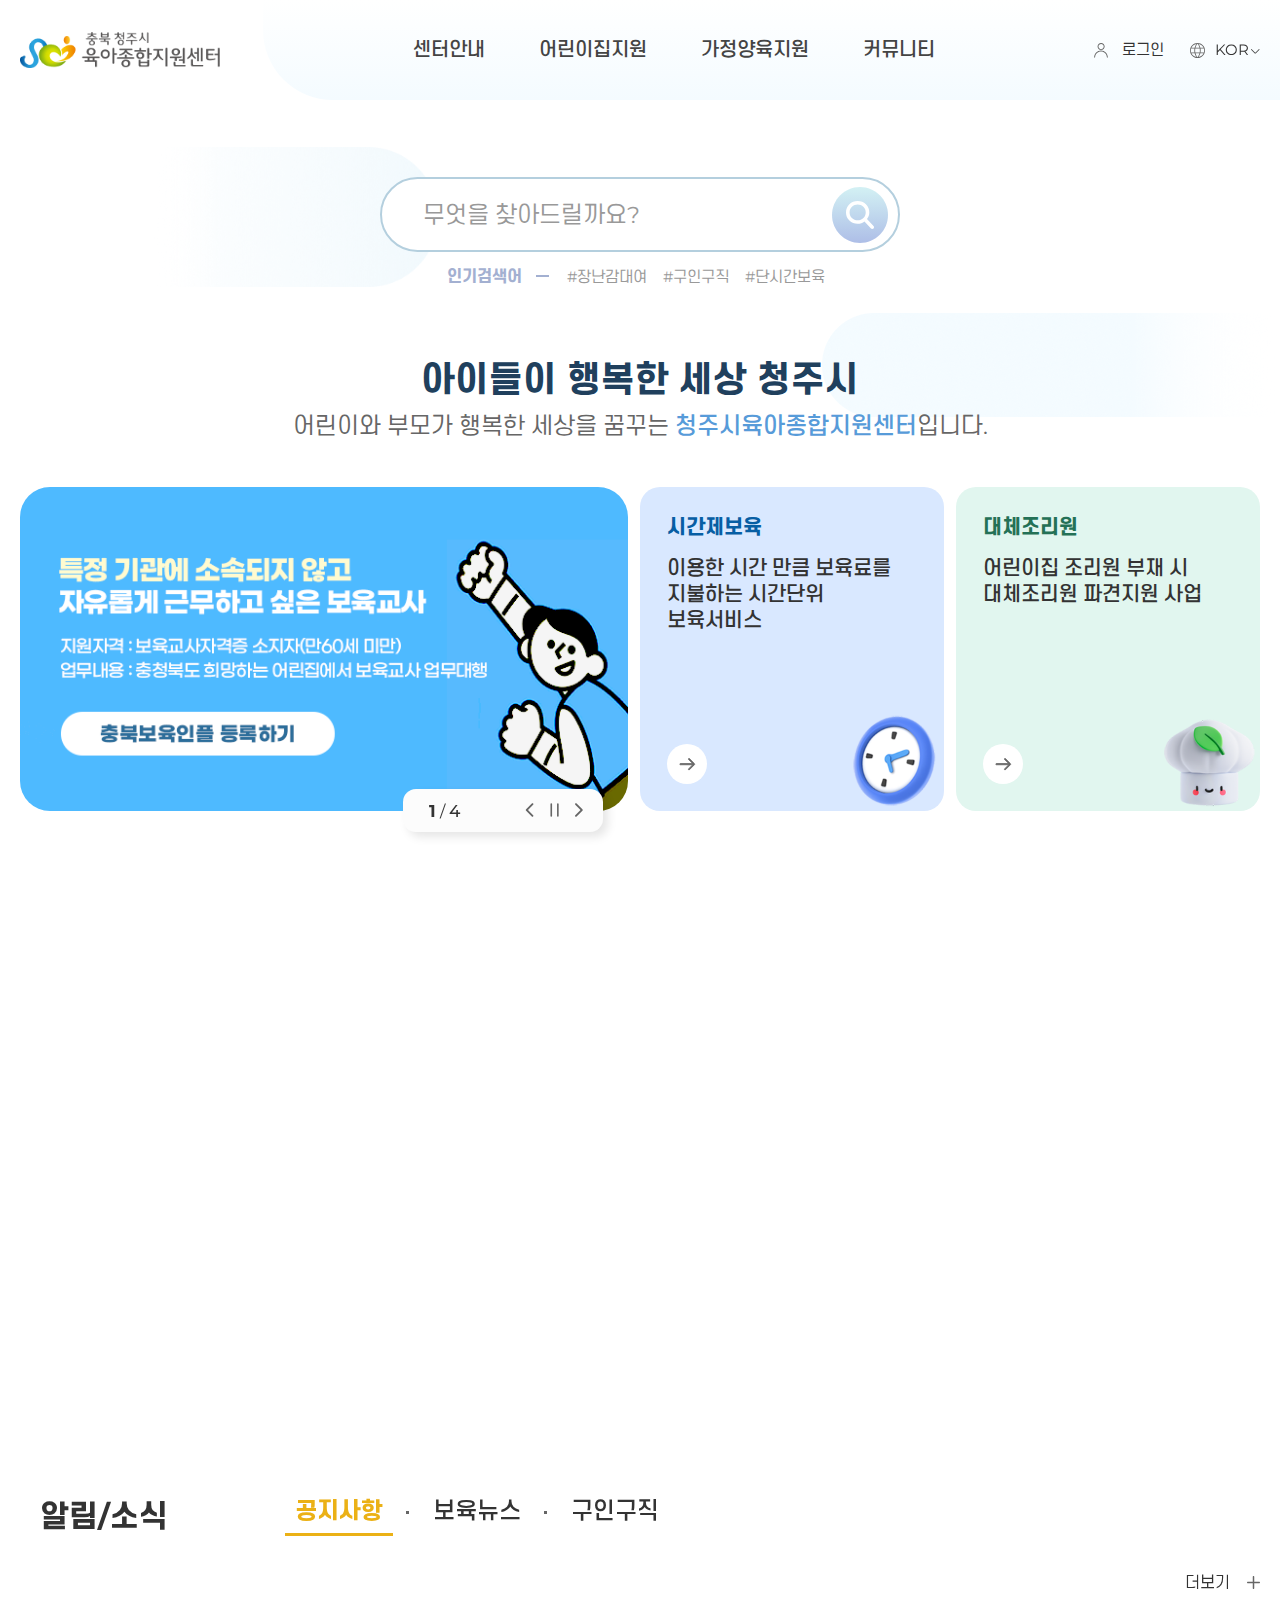
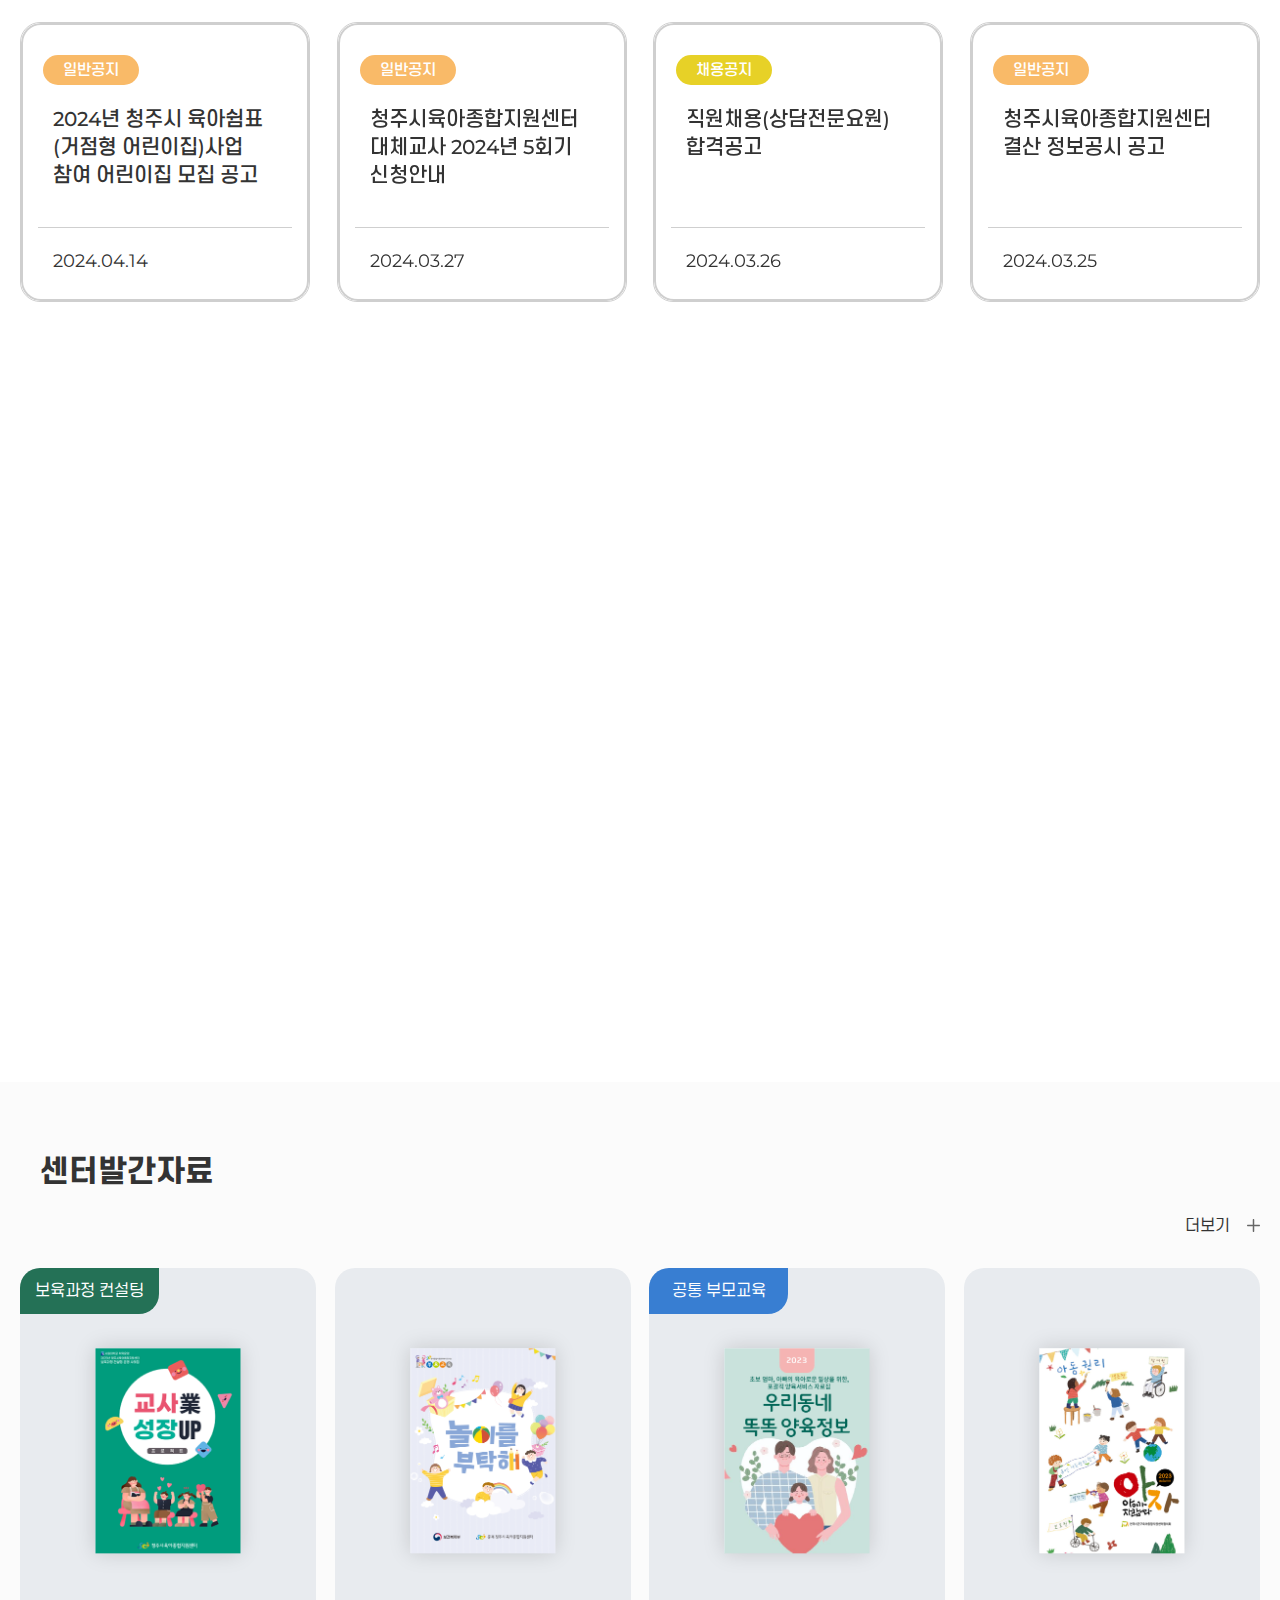
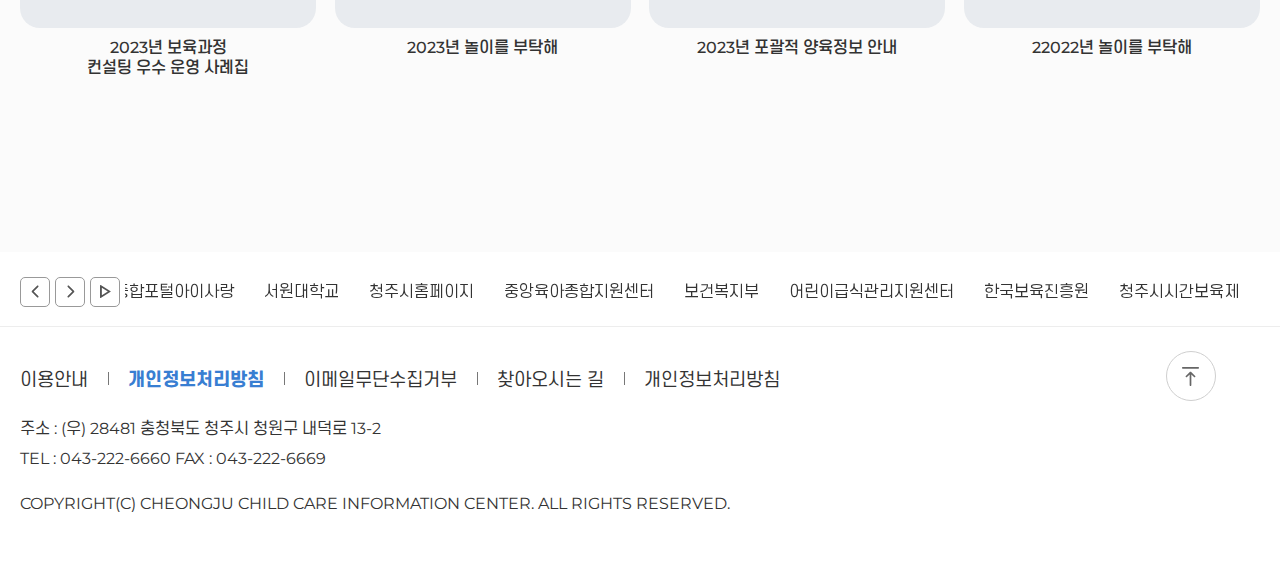
==== cjkids2/index.html @ cfabe4e7 "." ====
<!DOCTYPE html>
<html lang="ko">
<head>
    <meta charset="UTF-8">
    <meta name="viewport" content="width=device-width, initial-scale=1.0">
    <link rel="shortcut icon" type="image/svg" href="favicon.svg">
    <script src="https://cdn.jsdelivr.net/npm/swiper@8/swiper-bundle.min.js"></script>
    <link rel="stylesheet" href="https://cdn.jsdelivr.net/npm/swiper@8/swiper-bundle.min.css">
    <link href="https://unpkg.com/aos@2.3.1/dist/aos.css" rel="stylesheet">
    <script src="https://unpkg.com/aos@2.3.1/dist/aos.js"></script>
    <link rel="stylesheet" href="css/main.css">
    <script src="js/jquery-3.7.1.min.js"></script>
    <script src="https://cdn.jsdelivr.net/npm/swiper@8/swiper-bundle.min.js"></script>
    <link rel="stylesheet" href="https://cdn.jsdelivr.net/npm/swiper@8/swiper-bundle.min.css">
    <script src="js/main.js"></script>
    <title>청주시 육아종합지원센터</title>
</head>
<body>
    <div class="skipnav">
        <a href="#container">본문 바로가기</a>
        <a href="#gnb">대메뉴 바로가기</a>
    </div>
    <header class="header">
        <div class="wrapper">
            <h1 class="logo"><a href="#n">충북청주시 육아종합지원센터</a></h1>
            <nav class="gnb">
                <button class="gnb_open">메뉴열기</button>
                <div class="gnb_wrap">
                    <ul class="depth1">
                        <li>
                            <a href="#n"><span>센터안내</span></a>
                            <ul class="depth2">
                                <li><a href="#n"><span>센터장 인사말</span></a></li>
                                <li><a href="#n"><span>설립목적</span></a></li>
                                <li><a href="#n"><span>비전과 미션</span></a></li>
                                <li><a href="#n"><span>조직도</span></a></li>
                                <li><a href="#n"><span>이용안내</span></a></li>
                                <li><a href="#n"><span>대관사업</span></a></li>
                                <li><a href="#n"><span>찾아오시는 길</span></a></li>
                                <li><a href="#n"><span>센터 행사 및 소식</span></a></li>
                            </ul>
                        </li>
                        <li>
                            <a href="#n"><span>어린이집지원</span></a>
                            <ul class="depth2">
                                <li><a href="#n"><span>보육행정정보</span></a></li>
                                <li><a href="#n"><span>보육교직원교육</span></a></li>
                                <li><a href="#n"><span>대체교사 지원사업</span></a></li>
                                <li><a href="#n"><span>식단표</span></a></li>
                                <li><a href="#n"><span>건강과 영양관리</span></a></li>
                                <li><a href="#n"><span>어린이집 평가</span></a></li>
                                <li><a href="#n"><span>어린이집운영지원</span></a></li>
                                <li><a href="#n"><span>보육과정</span></a></li>
                                <li><a href="#n"><span>보육교직원 심리상담</span></a></li>
                            </ul>
                        </li>
                        <li>
                            <a href="#n"><span>가정양육지원</span></a>
                            <ul class="depth2">
                                <li><a href="#n"><span>놀이자람터</span></a></li>
                                <li><a href="#n"><span>놀이프로그램</span></a></li>
                                <li><a href="#n"><span>부모교육</span></a></li>
                                <li><a href="#n"><span>가족지원프로그램</span></a></li>
                                <li><a href="#n"><span>시간제보육</span></a></li>
                                <li><a href="#n"><span>영유아 및 부모상담</span></a></li>
                                <li><a href="#n"><span>육아정보</span></a></li>
                                <li><a href="#n"><span>어린이집이용안내</span></a></li>
                            </ul>
                        </li>
                        <li>
                            <a href="#n"><span>커뮤니티</span></a>
                            <ul class="depth2">
                                <li><a href="#n"><span>공지사항</span></a></li>
                                <li><a href="#n"><span>보육/육아뉴스</span></a></li>
                                <li><a href="#n"><span>육아행사소식</span></a></li>
                                <li><a href="#n"><span>이용후기</span></a></li>
                                <li><a href="#n"><span>설문조사</span></a></li>
                                <li><a href="#n"><span>관련사이트</span></a></li>
                                <li><a href="#n"><span>자료실</span></a></li>
                                <li><a href="#n"><span>구인구직</span></a></li>
                                <li><a href="#n"><span>상담실</span></a></li>
                                <li><a href="#n"><span>센터 발간자료</span></a></li>
                                <li><a href="#n"><span>투표존</span></a></li>
                            </ul>
                        </li>
                    </ul>
                </div>
                <button class="gnb_close">메뉴닫기</button>
            </nav>
            <div class="tnb">
                <a href="#n" class="login">로그인</a>
                <a href="#n" class="lang"><span>KOR</span></a>
            </div>
        </div>
    </header>
    <div class="container">
        <section class="headlin">
            <div class="wrapper">
                <div class="headlin_inner">
                    <div class="search_box">
                        <div class="searchbar">
                            <form> 
                                <fieldset>
                                    <legend>검색</legend>
                                    <div class="search">
                                        <label for="keyword">검색어</label>
                                        <input type="text" id="keyword" placeholder="무엇을 찾아드릴까요?">
                                        <input type="submit" value="확인">
                                    </div>
                                </fieldset>
                            </form>
                        </div>
                        <div class="searchtag">
                            <div class="s_tit">
                                <span>인기검색어</span>
                            </div>
                            <div class="s_tag">
                                <ul>
                                    <li><a href="#n">#장난감대여</a></li>
                                    <li><a href="#n">#구인구직</a></li>
                                    <li><a href="#n">#단시간보육</a></li>
                                </ul>
                            </div>
                        </div>
                    </div>
                    <div class="txt">
                        <h2>아이들이 <br>행복한 세상 청주시</h2>
                        <p>어린이와 부모가 행복한 세상을 꿈꾸는 <span>청주시육아종합지원센터</span>입니다.</p>
                    </div>
                </div>
            </div>
        </section>
        <section class="visual">
            <div class="wrapper">
                <div class="visual_inner">
                    <div class="swiper_wrap">
                        <div class="swiper">
                            <ul class="swiper-wrapper">
                                <li class="swiper-slide">
                                    <a href="#n"><img src="images/visual01.png" alt="충북보육인플 등록하기, 특정기관에 소속되지 않고 자유롭게 근무하고 싶은 보육교사"></a>
                                </li>
                                <li class="swiper-slide">
                                    <a href="#n"><img src="images/visual02.png" alt="2024년 육아종합지원센터, 대국민 홍보 아이디어 공모전, 공모대상:국민누구나, 공모기간:2024년3월18일~2024년4월19일, 접수방법:기간 내 공모전 전용 구글폼을 통한 접수"></a>
                                </li>
                                <li class="swiper-slide">
                                    <a href="#n"><img src="images/visual03.png" alt="육아종 이용후기 이벤트 (3.18.월~4.26.금) 육아종합지원센터 이용영상,사진을 sns에 남겨주세요!(유튜브, 인스타그램, 블로그등) 추첨을 통해 총 40분 배달의민족 기프티콘 증정 '자세히보러가기'"></a>
                                </li>
                                <li class="swiper-slide">
                                    <a href="#n"><img src="images/visual04.png" alt="전국시군구 육아종합지원센터 협의회, 아이에게 심은 관심 씨앗 무한한 행복열매로 자랍니다. 아동학대예방 슬로건 캠페인 육아종합지원센터가 함께합니다!"></a>
                                </li>
                            </ul>
                        </div>
                        <div class="visual_btn">
                            <div class="paging"></div>
                            <div class="ctrl_btn">
                                <button class="prev">이전팝업보기</button>
                                <button class="play">재생</button>
                                <button class="stop">일시정지</button>
                                <button class="next">다음팝업보기</button>
                            </div>
                        </div>
                    </div>
                    <div class="popup_wrap">
                        <div class="popup1">
                            <a href="#n">
                                <span>시간제보육</span>
                                <h3>이용한 시간 만큼 보육료를 <br>지불하는 시간단위 보육서비스</h3>
                            </a>
                        </div>
                        <div class="popup2">
                            <a href="#n">
                                <span>대체조리원</span>
                                <h3>어린이집 조리원 부재 시 <br>대체조리원 파견지원 사업</h3>
                            </a>
                        </div>
                    </div>
                </div>
            </div>
        </section>
        <section class="icon" data-aos="fade-up">
            <div class="wrapper">
                <h2>자주찾는 메뉴</h2>
                <div class="icon_inner">
                    <ul>
                        <li class="active">
                            <button class="gr">개인</button>
                            <div class="swiper1 swiper">
                                <ul class="swiper-wrapper">
                                    <li class="swiper-slide"><a href="#n"><span><img src="images/list01.png" alt=""></span><h3>장난감대여센터</h3></a></li>
                                    <li class="swiper-slide"><a href="#n"><span><img src="images/list02.png" alt=""></span><h3>놀이프로그램신청</h3></a></li>
                                    <li class="swiper-slide"><a href="#n"><span><img src="images/list03.png" alt=""></span><h3>부모 교육</h3></a></li>
                                    <li class="swiper-slide"><a href="#n"><span><img src="images/list04.png" alt=""></span><h3>아동발달상담</h3></a></li>
                                    <li class="swiper-slide"><a href="#n"><span><img src="images/list05.png" alt=""></span><h3>상담게시판</h3></a></li>
                                </ul>
                            </div>
                            <div class="pagination"></div>
                        </li>
                        <li>
                            <button class="bl">기관</button>
                            <div class="swiper2 swiper">
                                <ul class="swiper-wrapper">
                                    <li class="swiper-slide"><a href="#n"><span><img src="images/list06.png" alt=""></span><h3>보육교직원 교육</h3></a></li>
                                    <li class="swiper-slide"><a href="#n"><span><img src="images/list07.png" alt=""></span><h3>대체교사 지원</h3></a></li>
                                    <li class="swiper-slide"><a href="#n"><span><img src="images/list08.png" alt=""></span><h3>구인구직</h3></a></li>
                                    <li class="swiper-slide"><a href="#n"><span><img src="images/list09.png" alt=""></span><h3>어린이집평가</h3></a></li>
                                    <li class="swiper-slide"><a href="#n"><span><img src="images/list10.png" alt=""></span><h3>상담게시판</h3></a></li>
                                </ul>
                            </div>
                            <div class="pagination"></div>
                        </li>
                    </ul>
                </div>
            </div>
        </section>
        <section class="notice">
            <div class="wrapper">
                <h2>알림/소식</h2>
                <div class="notice_wrap">
                    <ul>
                        <li class="active">
                            <button class="y">공지사항</button>
                            <div class="detail no01">
                                <div class="more"><a href="#n">더보기</a></div>
                                <ul>
                                    <li><a href="#n"><div class="inner"><span>일반공지</span><h3>2024년 청주시 육아쉼표(거점형 어린이집)사업 참여 어린이집 모집 공고</h3><p>2024.04.14</p></div></a></li>
                                    <li><a href="#n"><div class="inner"><span>일반공지</span><h3>청주시육아종합지원센터 대체교사 2024년 5회기 신청안내</h3><p>2024.03.27</p></div></a></li>
                                    <li><a href="#n"><div class="inner"><span class="color">채용공지</span><h3>직원채용(상담전문요원) 합격공고</h3><p>2024.03.26</p></div></a></li>
                                    <li><a href="#n"><div class="inner"><span>일반공지</span><h3>청주시육아종합지원센터 결산 정보공시 공고</h3><p>2024.03.25</p></div></a></li>
                                </ul>
                            </div>
                        </li>
                        <li>
                            <button class="b">보육뉴스</button>
                            <div class="detail no02">
                                <div class="more"><a href="#n">더보기</a></div>
                                <ul>
                                    <li><a href="#n"><div class="inner"><span>육아뉴스</span><h3>질병청, 어린이 폐렴구균 신규 백신 ‘PCV15’ 접종 시작</h3><p>2024.04.03</p></div></a></li>
                                    <li><a href="#n"><div class="inner"><span>육아뉴스</span><h3>아이가 문제행동 계속한다면, ‘무관심’보다 더 좋은 방법은 이것</h3><p>2024.04.01</p></div></a></li>
                                    <li><a href="#n"><div class="inner"><span class="color">보육뉴스</span><h3>복권기금 활용 '아이행복도우미 지원' 보육환경 조성</h3><p>2024.03.26</p></div></a></li>
                                    <li><a href="#n"><div class="inner"><span>육아뉴스</span><h3>청주육종, 지역사회 거점 양육 지원 위한‘육아쉼표 사업’선정</h3><p>2024.03.25</p></div></a></li>
                                </ul>
                            </div>
                        </li>
                        <li>
                            <button class="g">구인구직</button>
                            <div class="detail no03">
                                <div class="more"><a href="#n">더보기</a></div>
                                <ul>
                                    <li><a href="#n"><div class="inner"><span>구인</span><h3>차일드어린이집 만2세 담임교사 채용 공고(반 증설)</h3><p>2024.04.04</p></div></a></li>
                                    <li><a href="#n"><div class="inner"><span>구인</span><h3>포도나무어린이집</h3><p>2024.04.04</p></div></a></li>
                                    <li><a href="#n"><div class="inner"><span>구인</span><h3>청주법원어린이집</h3><p>2024.04.03</p></div></a></li>
                                    <li><a href="#n"><div class="inner"><span class="color">구직</span><h3>안녕하세요~봄같이 따뜻한 보육교사&연장반 선생님 입니다♡</h3><p>2024.04.02</p></div></a></li>
                                </ul>
                            </div>
                        </li>
                    </ul>
                </div>
            </div>
        </section>
        <section class="schedule" data-aos="fade-up">
            <div class="wrapper">
                <h2>주요일정</h2>
                <div class="more"><a href="#n">이달의 행사</a></div>
                <div class="swiper_wrap">
                    <div class="swiper">
                        <ul class="swiper-wrapper">
                            <li class="swiper-slide green"><a href="#n"><span>월</span><p>01</p></a></li>
                            <li class="swiper-slide blue"><a href="#n"><span>화</span><p>02</p></a></li>
                            <li class="swiper-slide blue"><a href="#n"><span>수</span><p>03</p></a></li>
                            <li class="swiper-slide green"><a href="#n"><span>목</span><p>04</p></a></li>
                            <li class="swiper-slide blue"><a href="#n"><span>금</span><p>05</p></a></li>
                            <li class="swiper-slide yellow"><a href="#n"><span class="sat">토</span><p>06</p></a></li>
                            <li class="swiper-slide"><a href="#n"><span class="sun">일</span><p>07</p></a></li>
                            <li class="swiper-slide blue"><a href="#n"><span>월</span><p>08</p></a></li>
                            <li class="swiper-slide green" ><a href="#n"><span>화</span><p>09</p></a></li>
                            <li class="swiper-slide green"><a href="#n"><span>수</span><p>10</p></a></li>
                            <li class="swiper-slide blue"><a href="#n"><span>목</span><p>11</p></a></li>
                            <li class="swiper-slide yellow"><a href="#n"><span>금</span><p>12</p></a></li>
                            <li class="swiper-slide"><a href="#n"><span class="sat">토</span><p>13</p></a></li>
                            <li class="swiper-slide"><a href="#n"><span class="sun">일</span><p>14</p></a></li>
                            <li class="swiper-slide green"><a href="#n"><span>월</span><p>15</p></a></li>
                            <li class="swiper-slide blue"><a href="#n"><span>화</span><p>16</p></a></li>
                            <li class="swiper-slide"><a href="#n"><span>수</span><p>17</p></a></li>
                            <li class="swiper-slide"><a href="#n"><span>목</span><p>18</p></a></li>
                            <li class="swiper-slide green"><a href="#n"><span>수</span><p>19</p></a></li>
                            <li class="swiper-slide green"><a href="#n"><span>목</span><p>20</p></a></li>
                            <li class="swiper-slide yellow"><a href="#n"><span>금</span><p>21</p></a></li>
                            <li class="swiper-slide"><a href="#n"><span class="sat">토</span><p>22</p></a></li>
                            <li class="swiper-slide"><a href="#n"><span class="sun">일</span><p>23</p></a></li>
                            <li class="swiper-slide green"><a href="#n"><span>월</span><p>24</p></a></li>
                            <li class="swiper-slide green"><a href="#n"><span>화</span><p>25</p></a></li>
                            <li class="swiper-slide blue"><a href="#n"><span>수</span><p>26</p></a></li>
                            <li class="swiper-slide blue"><a href="#n"><span>목</span><p>27</p></a></li>
                            <li class="swiper-slide green"><a href="#n"><span>금</span><p>28</p></a></li>
                            <li class="swiper-slide"><a href="#n"><span class="sat">토</span><p>29</p></a></li>
                            <li class="swiper-slide"><a href="#n"><span class="sun">일</span><p>30</p></a></li>
                        </ul>
                    </div>
                    <div class="ctrl_btn">
                        <button class="prev">이전팝업보기</button>
                        <button class="next">다음팝업보기</button>
                    </div>
                </div>
                <div class="today">
                    <div class="tit">
                        <span>오늘일정</span>
                        <h3>.</h3>
                    </div>  
                    <div class="txt">
                        <strong>공통 부모교육 강사진 간담회</strong>
                        <strong>제2회 육아쉼표 설명회</strong>
                    </div>
                </div>
                <div class="side">
                    <span class="green">교육</span>
                    <span class="blue">행사</span>
                    <span class="yellow">대관신청</span>
                </div>

            </div>
        </section>
        <section class="data">
            <div class="wrapper">
                <h2>센터발간자료</h2>
                <div class="more"><a href="#n">더보기</a></div>
                <div class="data_inner">
                    <ul>
                        <li>
                            <a href="#n">
                                <div class="photo">
                                    <span class="green">보육과정 컨설팅</span>
                                    <img src="images/data01.png" alt="2023년 보육과정컨설팅 우수 운영 사례집">
                                </div>
                                <p>2023년 보육과정 <br>컨설팅 우수 운영 사례집</p>
                            </a>
                        </li> 
                        <li>
                            <a href="#n">
                                <div class="photo">
                                    <img src="images/data02.png" alt="2023년 보육과정컨설팅 우수 운영 사례집">
                                </div>
                                <p>2023년 놀이를 부탁해</p>
                            </a>
                        </li> 
                        <li>
                            <a href="#n">
                                <div class="photo">
                                    <span>공통 부모교육</span>
                                    <img src="images/data03.png" alt="2023년 보육과정컨설팅 우수 운영 사례집">
                                </div>
                                <p>2023년 포괄적 양육정보 안내</p>
                            </a>
                        </li> 
                        <li>
                            <a href="#n">
                                <div class="photo">
                                    <img src="images/data04.png" alt="2023년 보육과정컨설팅 우수 운영 사례집">
                                </div>
                                <p>22022년 놀이를 부탁해</p>
                            </a>
                        </li> 
                    </ul>
                </div>
            </div>
        </section>
    </div>
    <footer class="footer">
        <div class="f_site">
            <div class="wrapper">
                <div class="ctrl_btn">
                    <button class="prev">이전팝업보기</button>
                    <button class="next">다음팝업보기</button>
                    <button class="play">재생</button>
                    <button class="stop">일시정지</button>
                </div>
                <div class="swiper">
                    <ul class="swiper-wrapper">
                        <li class="swiper-slide"><a href="#n" target="_blank" title="새창">임신육아종합포털아이사랑</a></li>
                        <li class="swiper-slide"><a href="#n" target="_blank" title="새창">서원대학교</a></li>
                        <li class="swiper-slide"><a href="#n" target="_blank" title="새창">청주시홈페이지</a></li>
                        <li class="swiper-slide"><a href="#n" target="_blank" title="새창">중앙육아종합지원센터</a></li>
                        <li class="swiper-slide"><a href="#n" target="_blank" title="새창">보건복지부</a></li>
                        <li class="swiper-slide"><a href="#n" target="_blank" title="새창">어린이급식관리지원센터</a></li>
                        <li class="swiper-slide"><a href="#n" target="_blank" title="새창">한국보육진흥원</a></li>
                        <li class="swiper-slide"><a href="#n" target="_blank" title="새창">청주시시간보육제</a></li>
                        <li class="swiper-slide"><a href="#n" target="_blank" title="새창">육아정책연구소</a></li>
                        <li class="swiper-slide"><a href="#n" target="_blank" title="새창">어린이집안전공제회</a></li>
                    </ul>
                </div>
            </div>
        </div>
        <div class="f_info">
            <div class="wrapper">
                <div class="f_nav">
                    <ul>
                        <li><a href="#n">이용안내</a></li>
                        <li class="bold"><a href="#n">개인정보처리방침</a></li>
                        <li><a href="#n">이메일무단수집거부</a></li>
                        <li><a href="#n">찾아오시는 길</a></li>
                        <li><a href="#n">개인정보처리방침</a></li>
                    </ul>
                </div>
                <div class="f_btm">
                    <address><strong>주소 : </strong>(우) 28481 충청북도 청주시 청원구 내덕로 13-2</address>
                    <span><strong>TEL : </strong>043-222-6660</span>
                    <span><strong>FAX : </strong>043-222-6669</span>
                </div>
                <div class="copyright">COPYRIGHT(C) CHEONGJU CHILD CARE INFORMATION CENTER. ALL RIGHTS RESERVED.</div>
            </div>
            <a href="#n" class="top">TOP</a>
        </div>
    </footer>
</body>
</html>
---- cjkids2/css/main.css ----
@import url(default.css);
@import url(common.css);
@import url(layout.css);

/*
    파일명 : main.css
    작성자 : 김남주
    작성일 : 2024.04.15
    설  명 : 메인페이지에만 들어가는 스타일을 저장 (header, footer 빼고 전부 다)
*/

.container {
    width: 100%;
    margin-top: 200px;
}
.container .headlin {
    height: 220px;
    position: relative;
}
.container .headlin::before {
    position: absolute;
    left: 0;
    top: -48px;
    height: 179px;
    width: 349px;
    z-index: -1;
    background-image: url(../images/headlin_bg01.png);
    background-repeat: no-repeat;
    background-position: center center;
    background-size: contain;
    content: "";
}
.container .headlin::after {
    position: absolute;
    right: 0;
    top: 59px;
    height: 104px;
    width: 458px;
    z-index: -1;
    background-image: url(../images/headlin_bg02.png);
    background-repeat: no-repeat;
    background-position: center center;
    background-size: contain;
    content: "";
}
@media screen and (min-width:1921px) {
    .container .headlin::before {
        width: 50%;
    }
    .container .headlin::after {
        width: 40%;
    }
}
.container .headlin .headlin_inner {
    display: flex;
    flex-direction: row-reverse;
    justify-content: space-between;
    align-items: flex-end;
}
.container .headlin .search_box {
    width: 38%;
}
.container .headlin .search_box .searchbar .search {
    max-width: 520px;
    min-width: 250px;
    width: 100%;
    height: 75px;
    border: 2px solid #B4CFDE;
    background-color: #FFF;
    border-radius: 45px;
    margin: 0 auto;
    padding: 0 10px 0 41px;
    display: flex;
    align-items: center;
    justify-content: space-between;
    transition-duration: 300ms;
    transition-timing-function: ease-in-out;
}
.container .headlin .search_box .searchbar .search:hover {
    box-shadow: 3px 3px 7px rgba(0, 0, 0, 0.1);
}
.container .headlin .search_box .searchbar .search label {
    display: none;
}
.container .headlin .search_box .searchbar .search input[type="text"] {
    font-size: 23px;
    font-weight: 700;
    color: #333;
    width: calc(100% - 100px);
    border: 0;
    outline: 0;
}
.container .headlin .search_box .searchbar .search input[type="text"]::placeholder {
    font-weight: 400;
    color: #999;
}
.container .headlin .search_box .searchbar .search input[type="submit"] {
    border: 0;
    background-color: transparent;
    font-size: 0;
    line-height: 0;
    width: 56px;
    height: 56px;
    background-image: url("data:image/svg+xml,%3Csvg width='56' height='56' viewBox='0 0 56 56' fill='none' xmlns='http://www.w3.org/2000/svg'%3E%3Cpath d='M56 28C56 43.464 43.464 56 28 56C12.536 56 0 43.464 0 28C0 12.536 12.536 0 28 0C43.464 0 56 12.536 56 28Z' fill='url(%23paint0_linear_301_933)' fill-opacity='0.5'/%3E%3Cpath d='M25.6511 36.8246C22.3948 36.8246 19.6388 35.72 17.3833 33.5107C15.1278 31.3014 14 28.6019 14 25.4123C14 22.2227 15.1278 19.5233 17.3833 17.314C19.6388 15.1047 22.3948 14 25.6511 14C28.9074 14 31.6634 15.1047 33.9189 17.314C36.1744 19.5233 37.3022 22.2227 37.3022 25.4123C37.3022 26.6999 37.0931 27.9142 36.6748 29.0555C36.2566 30.1967 35.689 31.2063 34.972 32.0841L41.5071 39.0591C41.8357 39.381 42 39.7907 42 40.2882C42 40.7856 41.8357 41.1953 41.5071 41.5172C41.1784 41.8391 40.7602 42 40.2523 42C39.7445 42 39.3262 41.8391 38.9976 41.5172L32.4625 34.5422C31.5663 35.2445 30.5356 35.8004 29.3705 36.2101C28.2054 36.6198 26.9656 36.8246 25.6511 36.8246ZM25.6511 33.3131C27.8917 33.3131 29.7962 32.545 31.3646 31.0087C32.933 29.4725 33.7173 27.607 33.7173 25.4123C33.7173 23.2176 32.933 21.3522 31.3646 19.8159C29.7962 18.2796 27.8917 17.5115 25.6511 17.5115C23.4105 17.5115 21.506 18.2796 19.9376 19.8159C18.3692 21.3522 17.585 23.2176 17.585 25.4123C17.585 27.607 18.3692 29.4725 19.9376 31.0087C21.506 32.545 23.4105 33.3131 25.6511 33.3131Z' fill='white'/%3E%3Cdefs%3E%3ClinearGradient id='paint0_linear_301_933' x1='26.6451' y1='1.80645' x2='26.6451' y2='57.8065' gradientUnits='userSpaceOnUse'%3E%3Cstop stop-color='%23A5E0E8'/%3E%3Cstop offset='1' stop-color='%235A7ACE'/%3E%3C/linearGradient%3E%3C/defs%3E%3C/svg%3E%0A");
    background-repeat: no-repeat;
    background-position: center center;
    background-size: contain;
    cursor: pointer;
}
.container .headlin .searchtag {
    display: flex;
    margin: 19px 0 0 67px;
}
.container .headlin .searchtag .s_tit {
    margin-right: 37px;
}
.container .headlin .searchtag .s_tit span {
    position: relative;
    font-weight: 700;
    color: #A3B0D1;
}
.container .headlin .searchtag .s_tit span::after {
    position: absolute;
    top: 8px;
    right: -27px;
    width: 13px;
    height: 2px;
    background-color: #A3B0D1;
    content: "";
}
.container .headlin .searchtag .s_tag ul {
    display: flex;
}
.container .headlin .searchtag .s_tag ul li a {
    display: block;
    font-size: 15PX;
    color: #999;
    padding: 0 8px ;
}
.container .headlin .txt {
    width: 62%;
    overflow: hidden;
}
.container .headlin .txt {
    display: block;
    transform: translate(0, 1.2em);
}
.container .headlin .txt {
    animation-name: txt;
    animation-duration: 1s;
    animation-iteration-count: 1;
    animation-fill-mode: forwards;
}
@keyframes txt {
	0% { transform: translate(0, 1.2em)}
	100% { transform: translate(0, 0) }
}
.container .headlin .txt h2 {
    font-size: 45px;
    font-weight: 700;
    margin-bottom: 20px;
}
.container .headlin .txt p {
    font-size: 23px;
    color: #666;
}
.container .headlin .txt p span {
    color: #579BD9;
    font-weight: 500;
}

@media screen and (max-width:1280px) {
    .container {
        margin-top: 177px;
    }
    .container .headlin::before {
        left: 124px;
        top: -30px;
        height: 140px;
        width: 340px;
    }
    .container .headlin::after {
        top: 136px;
    }
    .container .headlin .searchtag {
        margin: 15px 0 0 95px;
    }
    .container .headlin .headlin_inner {
        display: block;
    }
    .container .headlin .search_box {
        margin-top: auto;
        width: 100%;
    }
    .container .headlin .searchtag {
        display: flex;
        justify-content: center;
        margin: 15px 0;
    }
    .container .headlin .txt {
        width: 100%;
        margin-top: 50px;
        text-align: center;
    }
    .container .headlin .txt h2 {
        font-size: 35px;
        color: #20405d;
        margin-bottom: 10px;
    }
    .container .headlin .txt h2 br {
        display: none;
    }
}
@media screen and (max-width:1024px) {
    .container {
        margin-top: 130px;
    }
    .container .headlin .txt {
        margin-top: 40px;
    }
    .container .headlin .txt h2 {
        font-size: 33px;
        margin-bottom: 5px;
    }
    .container .headlin .txt p {
        font-size: 21px;
    }
}
@media screen and (max-width:768px) {
    .container {
        margin-top: 110px;
    }
    .container .headlin::before {
        left: 10px;
        top: -30px;
        height: 115px;
        width: 315px;
    }
    .container .headlin::after {
        top: 150px;
        height: 62px;
        width: 400px;
    }
    .container .headlin .search_box .searchbar .search {
        width: 60%;
        height: 50px;
        padding: 0 10px 0 20px;
    }
    .container .headlin .search_box .searchbar .search input[type="submit"] {
        width: 33px;
        height: 33px;
    }
    .container .headlin .search_box .searchbar .search input[type="text"] {
        font-size: 16px;
        width: 100%;
    }
    .container .headlin .searchtag .s_tag ul li a {
        font-size: 13PX;
        padding: 0 7px;
    }
    .container .headlin .txt h2 {
        font-size: 30px;
    }
    .container .headlin .txt p {
        font-size: 18px;
    }
}
@media screen and (max-width:450px) {
    .container {
        margin-top: 100px;
    }
    .container .headlin::before {
        left: -59px;
        top: 100px;
        height: 52px;
        width: 268px;
    }
    .container .headlin::after {
        top: 12px;
        height: 49px;
        width: 200px;
    }
    .container .headlin .search_box .searchbar .search input[type="text"] {
        font-size: 15px;
    }
    .container .headlin .searchtag {
        display: none;
    }
    .container .headlin .txt {
        margin-top: 30px;
    }
    .container .headlin .txt h2 {
        font-size: 20px;
    }
    .container .headlin .txt p {
        font-size: 15px;
    }
}

.visual {
 width: 100%;
 height: 430px;
 margin: 40px 0;
}
.visual .visual_inner {
    display: flex;
    justify-content: space-between;
    align-items: stretch;
    position: relative;
}
.visual .visual_inner .swiper_wrap {
    width: 49%;
    position: relative;
}
.visual .visual_inner .swiper_wrap .swiper {
    max-width: 984px;
    min-width: 280px;
    height: 100%;
    width: 100%;
    border-radius: 30px;
    margin: 0;
    overflow: hidden;
}
.visual .visual_inner .swiper_wrap .swiper ul li a {
    display: block;
    width: 100%;
    overflow: hidden;
}
.visual .visual_inner .swiper_wrap .swiper ul li a img {
    display: block;
    width: 100%;
}
.visual .visual_inner .swiper_wrap .visual_btn {
    position: absolute;
    right: 4%;
    bottom: -21px;
    width: 200px;
    height: 43px;
    background-color: #fcfcfc;
    box-shadow: 5px 5px 10px rgba(0, 0, 0, 0.1);
    content: "";
    border-radius: 13px;
    z-index: 10;
    display: flex;
    justify-content: space-evenly;
}
.visual .visual_inner .swiper_wrap .visual_btn .paging {
    width: 30%;
    margin: 11px 0 11px 7px;
}
.visual .visual_inner .swiper_wrap .visual_btn span {
    font-size: 17px;
    font-weight: 500;
}
.visual .visual_inner .swiper_wrap .visual_btn span.swiper-pagination-current {
    font-weight: 700;
}
.visual .visual_inner .swiper_wrap .visual_btn .ctrl_btn {
    margin-left: 16px;
}
.visual .visual_inner .swiper_wrap .visual_btn .ctrl_btn button {
    width: 11px;
    height: 14px;
    border-color: #fff;
    font-size: 0;
    line-height: 0;
    background-position: center center;
    background-repeat: no-repeat;
    background-size: contain;
    margin-top: 14px;
}
.visual .visual_inner .swiper_wrap .visual_btn .ctrl_btn .prev {
    background-image: url("data:image/svg+xml,%3Csvg width='8' height='12' viewBox='0 0 8 12' fill='none' xmlns='http://www.w3.org/2000/svg'%3E%3Cpath d='M2.6671 5.99735L7.24199 10.5723C7.39752 10.7278 7.47708 10.9233 7.48067 11.1587C7.48428 11.3941 7.40472 11.5932 7.24199 11.7559C7.07928 11.9186 6.882 12 6.65018 12C6.41835 12 6.22107 11.9186 6.05836 11.7559L1.01043 6.70797C0.9053 6.60286 0.83114 6.49198 0.787953 6.37533C0.744747 6.25871 0.723145 6.13271 0.723145 5.99735C0.723145 5.86198 0.744747 5.73599 0.787953 5.61936C0.83114 5.50272 0.9053 5.39184 1.01043 5.28673L6.05836 0.238798C6.21387 0.0832722 6.40934 0.00371196 6.64478 0.000117708C6.88021 -0.00349526 7.07928 0.076065 7.24199 0.238798C7.40472 0.401513 7.48609 0.598785 7.48609 0.830614C7.48609 1.06244 7.40472 1.25971 7.24199 1.42243L2.6671 5.99735Z' fill='%23666666'/%3E%3C/svg%3E%0A");
}
.visual .visual_inner .swiper_wrap .visual_btn .ctrl_btn .stop {
    margin-left: 10px;
    background-image: url("data:image/svg+xml,%3Csvg width='8' height='13' viewBox='0 0 8 13' fill='none' xmlns='http://www.w3.org/2000/svg'%3E%3Cpath d='M1 1L1 12' stroke='%23666666' stroke-width='1.5' stroke-linecap='round'/%3E%3Cpath d='M7.11108 1L7.11108 12' stroke='%23666666' stroke-width='1.5' stroke-linecap='round'/%3E%3C/svg%3E%0A");
}
.visual .visual_inner .swiper_wrap .visual_btn .ctrl_btn .play {
    margin-left: 10px;
    background-image: url("data:image/svg+xml,%3Csvg width='10' height='12' viewBox='0 0 10 12' fill='none' xmlns='http://www.w3.org/2000/svg'%3E%3Cpath d='M0 10.986V1.01404C0 0.717741 0.101411 0.474661 0.304233 0.284796C0.507037 0.094932 0.743639 0 1.01404 0C1.10033 0 1.1895 0.0122301 1.28156 0.0366877C1.37361 0.0611453 1.46279 0.0978217 1.5491 0.146718L9.39807 5.14348C9.55196 5.24847 9.66738 5.37432 9.74434 5.52103C9.82129 5.66774 9.85976 5.82739 9.85976 6C9.85976 6.17261 9.82129 6.33226 9.74434 6.47897C9.66738 6.62568 9.55196 6.75153 9.39807 6.85652L1.5491 11.8533C1.46279 11.9022 1.37361 11.9389 1.28156 11.9633C1.1895 11.9878 1.10033 12 1.01404 12C0.743639 12 0.507037 11.9051 0.304233 11.7152C0.101411 11.5253 0 11.2823 0 10.986ZM1.68284 9.7584L7.59443 6L1.68284 2.2416V9.7584Z' fill='%23666666'/%3E%3C/svg%3E%0A");
    display: none;
}
.visual .visual_inner .swiper_wrap .visual_btn .ctrl_btn .next {
    margin-left: 10px;
    background-image: url("data:image/svg+xml,%3Csvg width='7' height='12' viewBox='0 0 7 12' fill='none' xmlns='http://www.w3.org/2000/svg'%3E%3Cpath d='M4.81899 6.00265L0.244101 1.42773C0.0885746 1.27222 0.00901437 1.07675 0.00542012 0.841307C0.00180715 0.605884 0.0813674 0.406815 0.244101 0.2441C0.406816 0.0813665 0.604087 0 0.835916 0C1.06775 0 1.26502 0.0813665 1.42773 0.2441L6.47566 5.29203C6.58079 5.39714 6.65495 5.50802 6.69814 5.62466C6.74135 5.74129 6.76295 5.86729 6.76295 6.00265C6.76295 6.13802 6.74135 6.26401 6.69814 6.38064C6.65495 6.49728 6.58079 6.60816 6.47566 6.71327L1.42773 11.7612C1.27222 11.9167 1.07675 11.9963 0.841307 11.9999C0.605884 12.0035 0.406816 11.9239 0.244101 11.7612C0.0813674 11.5985 0 11.4012 0 11.1694C0 10.9376 0.0813674 10.7403 0.244101 10.5776L4.81899 6.00265Z' fill='%23666666'/%3E%3C/svg%3E%0A");

}

.visual .visual_inner .popup_wrap {
    display: flex;
    justify-content: space-between;
    width: 50%;
}
.visual .visual_inner .popup_wrap .popup1,
.visual .visual_inner .popup_wrap .popup2 {
    width: 49%;
    position: relative;
}
.visual .visual_inner .popup_wrap a {
    display: block;
    height: 100%;
    border-radius: 20px;
    padding: 33px;
    position: relative;
    transition: 300ms ease-in-out;
}
.visual .visual_inner .popup_wrap .popup1 a {
    background-color: #D9E8FF;
}
.visual .visual_inner .popup_wrap .popup2 a {
    background-color: #E1F6EF;
}
.visual .visual_inner .popup_wrap a:hover {
    box-shadow: 3px 3px 7px rgba(0, 0, 0, 0.1);
    transform: translate(-3px, -3px);
}
.visual .visual_inner .popup_wrap a::before {
    position: absolute;
    right: 0;
    bottom: 0;
    width: 150px;
    height: 150px;
    content: "";
}
.visual .visual_inner .popup_wrap .popup1 a::before {
    background: url(../images/popup01.png) no-repeat center center / contain;
}
.visual .visual_inner .popup_wrap .popup2 a::before {
    background: url(../images/popup02.png) no-repeat center center / contain;

}
.visual .visual_inner .popup_wrap a::after {
    position: absolute;
    left: 30px;
    bottom: 30px;
    width: 47px;
    height: 47px;
    background-repeat: no-repeat;
    background-position: center center;
    background-image: url("data:image/svg+xml,%3Csvg width='50' height='50' viewBox='0 0 50 50' fill='none' xmlns='http://www.w3.org/2000/svg'%3E%3Ccircle cx='25' cy='25' r='25' fill='white'/%3E%3Cpath d='M32.1269 25.9483H16.75C16.5372 25.9483 16.359 25.8765 16.2154 25.7329C16.0718 25.5893 16 25.4111 16 25.1983C16 24.9855 16.0718 24.8073 16.2154 24.6637C16.359 24.5201 16.5372 24.4483 16.75 24.4483H32.1269L26.9577 19.2791C26.809 19.1304 26.7356 18.9563 26.7375 18.757C26.7394 18.5576 26.8179 18.3804 26.9731 18.2252C27.1282 18.0804 27.3038 18.0054 27.5 18.0002C27.6961 17.9951 27.8718 18.0701 28.0269 18.2252L34.3672 24.5656C34.4608 24.6592 34.5269 24.7579 34.5653 24.8618C34.6038 24.9656 34.623 25.0778 34.623 25.1983C34.623 25.3188 34.6038 25.431 34.5653 25.5348C34.5269 25.6387 34.4608 25.7374 34.3672 25.831L28.0269 32.1713C27.8884 32.3098 27.717 32.3806 27.5125 32.3838C27.308 32.387 27.1282 32.3162 26.9731 32.1713C26.8179 32.0162 26.7404 31.838 26.7404 31.6367C26.7404 31.4355 26.8179 31.2573 26.9731 31.1021L32.1269 25.9483Z' fill='%23666666' stroke='%23666666'/%3E%3C/svg%3E%0A");    background-size: contain;
    content: "";
    transition-duration: 100ms;
    transition-timing-function: ease-in-out;
}
.visual .visual_inner .popup_wrap .popup1 a:hover:after {
    background-image: url("data:image/svg+xml,%3Csvg width='50' height='50' viewBox='0 0 50 50' fill='none' xmlns='http://www.w3.org/2000/svg'%3E%3Ccircle cx='25' cy='25' r='25' fill='%235B87F5'/%3E%3Cpath d='M32.1269 25.9483H16.75C16.5372 25.9483 16.359 25.8765 16.2154 25.7329C16.0718 25.5893 16 25.4111 16 25.1983C16 24.9855 16.0718 24.8073 16.2154 24.6637C16.359 24.5201 16.5372 24.4483 16.75 24.4483H32.1269L26.9577 19.2791C26.809 19.1304 26.7356 18.9563 26.7375 18.757C26.7394 18.5576 26.8179 18.3804 26.9731 18.2252C27.1282 18.0804 27.3038 18.0054 27.5 18.0002C27.6961 17.9951 27.8718 18.0701 28.0269 18.2252L34.3672 24.5656C34.4608 24.6592 34.5269 24.7579 34.5653 24.8618C34.6038 24.9656 34.623 25.0778 34.623 25.1983C34.623 25.3188 34.6038 25.431 34.5653 25.5348C34.5269 25.6387 34.4608 25.7374 34.3672 25.831L28.0269 32.1713C27.8884 32.3098 27.717 32.3806 27.5125 32.3838C27.308 32.387 27.1282 32.3162 26.9731 32.1713C26.8179 32.0162 26.7404 31.838 26.7404 31.6367C26.7404 31.4355 26.8179 31.2573 26.9731 31.1021L32.1269 25.9483Z' fill='white' stroke='white'/%3E%3C/svg%3E%0A");
}
.visual .visual_inner .popup_wrap .popup2 a:hover:after {
    background-image: url("data:image/svg+xml,%3Csvg width='50' height='50' viewBox='0 0 50 50' fill='none' xmlns='http://www.w3.org/2000/svg'%3E%3Ccircle cx='25' cy='25' r='25' fill='%23009B64'/%3E%3Cpath d='M32.1269 25.9483H16.75C16.5372 25.9483 16.359 25.8765 16.2154 25.7329C16.0718 25.5893 16 25.4111 16 25.1983C16 24.9855 16.0718 24.8073 16.2154 24.6637C16.359 24.5201 16.5372 24.4483 16.75 24.4483H32.1269L26.9577 19.2791C26.809 19.1304 26.7356 18.9563 26.7375 18.757C26.7394 18.5576 26.8179 18.3804 26.9731 18.2252C27.1282 18.0804 27.3038 18.0054 27.5 18.0002C27.6961 17.9951 27.8718 18.0701 28.0269 18.2252L34.3672 24.5656C34.4608 24.6592 34.5269 24.7579 34.5653 24.8618C34.6038 24.9656 34.623 25.0778 34.623 25.1983C34.623 25.3188 34.6038 25.431 34.5653 25.5348C34.5269 25.6387 34.4608 25.7374 34.3672 25.831L28.0269 32.1713C27.8884 32.3098 27.717 32.3806 27.5125 32.3838C27.308 32.387 27.1282 32.3162 26.9731 32.1713C26.8179 32.0162 26.7404 31.838 26.7404 31.6367C26.7404 31.4355 26.8179 31.2573 26.9731 31.1021L32.1269 25.9483Z' fill='white' stroke='white'/%3E%3C/svg%3E%0A"); 
}
.visual .visual_inner .popup_wrap .popup1 a span {
    color: #075EA4;
}
.visual .visual_inner .popup_wrap .popup2 a span {
    color: #247156;
}
.visual .visual_inner .popup_wrap a span {
    display: block;
    font-size: 20px;
    font-weight: 700;
    margin-bottom: 23px;
}
.visual .visual_inner .popup_wrap a h3 {
    font-size: 1.3rem;
    margin-bottom: 50px;
    font-weight: 500;
}
@media screen and (max-width:1280px) {
    .visual {
        margin: 90px 0;
        height: 333px;
    }
    .visual .visual_inner .popup_wrap a {
        padding: 27px;
    }
    .visual .visual_inner .popup_wrap a span {
        margin-bottom: 15px;
    }
    .visual .visual_inner .popup_wrap a h3 {
        font-size: 20px;
    }
    .visual .visual_inner .popup_wrap a::before {
        width: 100px;
        height: 100px;
    }
    .visual .visual_inner .popup_wrap a::after {
        left: 27px;
        bottom: 27px;
        width: 40px;
        height: 40px;
    }
}
@media screen and (max-width:1150px) {
    .visual {
        margin: 90px 0;
        height: 305px;
    }
}
@media screen and (max-width:1024px) {
    .visual {
        margin: 80px 0;
        height: 750px;
    }
    .visual .visual_inner {
        flex-direction: column;
    }
    .visual .visual_inner {
    display: flex;
    justify-content: space-between;
    position: relative;
    align-items: stretch;
    flex-direction: column;
    }
    .visual .visual_inner .swiper_wrap {
        width: 100%;
    }
    .visual .visual_inner .swiper_wrap .visual_btn {
        bottom: -10px;
    }
    .visual .visual_inner .popup_wrap {
        width: 100%;
        margin: 20px 0;
    }
}
@media screen and (max-width:920px) {
    .visual {
        height: 705px;
    }
}
@media screen and (max-width:860px) {
    .visual {
        height: 680px;
    }
}
@media screen and (max-width:768px) {
    .visual {
        margin: auto;
        height: 777px;
    }
    .visual .visual_inner .popup_wrap {
        flex-direction: column;
    }
    .visual .visual_inner .popup_wrap .popup1, 
    .visual .visual_inner .popup_wrap .popup2 {
        width: 100%;
    }
    .visual .visual_inner .popup_wrap .popup1 {
        margin-bottom: 20px;
    }
    .visual .visual_inner .popup_wrap a {
        padding: 20px;
    }
    .visual .visual_inner .popup_wrap a::after {
        left: 20px;
        bottom: 20px;
        width: 28px;
        height: 28px;
    }
    .visual .visual_inner .popup_wrap a span {
        font-size: 15px;
        margin-bottom: 10px;
    }
    .visual .visual_inner .popup_wrap a h3 {
        font-size: 15px;
        margin-right: 70px;
        margin-bottom: 40px;
    }
    .visual .visual_inner .popup_wrap a h3 br {
        display: none;
    }
    .visual .visual_inner .popup_wrap a::before {
        bottom: 15px;
        width: 100px;
        height: 100px;
    }
} 
@media screen and (max-width:690px) {
    .visual {
        margin: auto;
        height: 730px;
    }
}
@media screen and (max-width:580px) {
    .visual {
        height: 660px;
    }
}
@media screen and (max-width:450px) {
    .visual {
        height: 600px;
    }
    .visual .visual_inner .popup_wrap a::before {
        bottom: 5px;
        width: 90px;
        height: 90px;
    }
}

.icon {
    width: 100%;
    height: 540px;
    position: relative;
}
.icon::before {
    position: absolute;
    right: calc(50% - 800px);/*697*/
    top: 0;
    z-index: -1;
    width: 100%;
    height: 456px;
    content: "";
    background: linear-gradient(#F9FFFE, #F4FAF9);
    border-radius: 0 230px 230px 0; 
}
.icon:has(.active > .bl)::before {
    background: linear-gradient(#F9FDFF, #EAF2FA);
}
@media screen and (max-width:1600px) {
    .icon::before {
        right: 20px;
    }
}
.icon h2 {
    font-size: 33px;
    font-weight: 700;
    padding-top: 80px;
    position: absolute;
}
.icon .icon_inner {
    position: relative;
    height: 456px; 
}
.icon .icon_inner ul {
    display: flex;
    padding-top: 70px;
}
.icon .icon_inner > ul > li:first-child {
    padding-left: 250px;
}
.icon .icon_inner > ul > li > button {
    padding: 10px 10px;
    margin: 0 15px;
    font-size: 23px;
    display: block;
    position: relative;
}
.icon .icon_inner > ul > li:first-child button::before {
    position: absolute;
    right: -15.5px;
    top: 24px;
    width: 3px;
    height: 3px;
    background-color: #777;
    content: "";
}
.icon .icon_inner > ul > li.active > button.gr {
    color: #2A8677;
    font-weight: 700;
    position: relative;
}
.icon .icon_inner > ul > li > button::after {
    position: absolute;
    left: 0;
    bottom: 0;
    width: 0;
    height: 3px;
    content: "";
    transform: translate(0%, 0);
    transition: 0.7s;
}
.icon .icon_inner > ul > li.active > button.gr::after {
    background-color: #2A8677;
}
.icon .icon_inner > ul > li.active > button.bl::after {
    background-color: #387ED2;
}
.icon .icon_inner > ul > li.active > button::after {
    width: 100%;
}
.icon .icon_inner > ul > li.active > button.bl{
    color: #387ED2;
    font-weight: 700;
    position: relative;
}
.icon .icon_inner > ul > li .swiper {
    position: absolute;
    left: -33px;
    top: 120px;
    width: 100%;
    display: none;
}
.icon .icon_inner > ul > li.active .swiper {
    display: block;
}
.icon .icon_inner > ul > li .swiper ul {
    display: flex;
    justify-content: space-between;
}
.icon .icon_inner > ul > li .swiper ul li {
    width: 20%;
    text-align: center;
}
.icon .icon_inner > ul > li .swiper ul li a {
    display: block;
    position: relative;
    transition: transform 300ms ease-in-out;
}
.icon .icon_inner > ul > li .swiper ul li a span {
    display: inline-block;
    width: 120px;
    height: 120px;
    box-shadow: 3px 3px 7px rgba(0, 0, 0, 0.1);
    background-color: #fff;
    border-radius: 37%;
}
.icon .icon_inner > ul > li .swiper ul li a img {
    width: 73%;
    margin-top: 16px;
    object-fit: contain;
    transform: rotateY(0.003deg);
    transition: transform 0s ease-in-out;
}
.icon .icon_inner > ul > li .swiper ul li a:hover img {
    transform:rotateY(360deg);
    transition-duration:0.3s;
}
.icon .icon_inner > ul > li .swiper ul li a h3 {
    margin-top: 20px;
    padding: 0 10px;
}
.icon .icon_inner > ul > li .swiper ul li a:hover h3 {
    font-weight: 500;
}
.icon .icon_inner > ul li .pagination {
    display: none;
}
@media screen and (max-width:1280px) {
    .icon {
        height: 500px;
    }
    .icon h2 {
        font-size: 30px;
        padding: 80px 0 0 20px;
    }
    .icon .icon_inner > ul > li .swiper ul li a span {
        width: 100px;
        height: 100px;
    }
    .icon .icon_inner > ul > li .swiper ul li a img {
        width: 60%;
        margin-top: 20px;
    }
    .icon .icon_inner > ul > li .swiper {
        left: 4%;
        width: 90%;
    }
}
@media screen and (max-width:1024px) {
    .icon {
        height: 470px;
    }
    .icon::before {
        border-radius: 0 173px 173px 0;
        height: 430px;
    }
    .icon h2 {
        font-size: 28px;
        padding: 78px 0 0 20px;
    }
    .icon .icon_inner > ul > li > button {
        font-size: 20px;
    }
    .icon .icon_inner > ul > li:first-child {
        padding-left: 220px;
    }
    .icon .icon_inner > ul > li .swiper {
        left: 0;
        width: 98%;
    }
    .icon .icon_inner > ul > li .swiper ul li a span {
        width: 88px;
        height: 88px;
    }
    .icon .icon_inner > ul > li .swiper ul li a img {
        width: 55%;
        margin-top: 22px;
    }
}
@media screen and (max-width:768px) {
    .icon::before {
        border-radius: 0;
        height: 395px;
        right: auto;
    }
    .icon .icon_inner > ul > li .swiper {
        top: 110px;
        left: 50px;
        width: calc(100% - 100px);
    }
    .icon h2 {
        font-size: 25px;
        padding: 70px 0 0 20px;
    }
    .icon .icon_inner ul {
        padding-top: 59px;
    }
    .icon .icon_inner > ul > li:first-child {
        padding-left: 192px;
    } 
    .icon .icon_inner > ul li .pagination {
        bottom: 89px;
        left: calc(50% - 24px);
        width: 50px;
        height: 17px;
        position: absolute;
    }
    .icon .icon_inner > ul li.active .pagination {
        display: block
    }
}
@media screen and (max-width:450px) {
    .icon {
        height: 340px;
    }
    .icon::before {
        height: 320px;
    }
    .icon .icon_inner {
        height: 350px; 
    }
    .icon h2 {
        font-size: 19px;
        padding: 56px 0 0 0;
    }
    .icon .icon_inner > ul > li > button {
        padding: 5px;
        margin: 0px 5px;
        font-size: 15px;
    }
    .icon .icon_inner > ul > li:first-child {
        padding-left: 125px;
    }
    .icon .icon_inner > ul > li:first-child button::before {
        right: -11.5px;
        top: 17px;
        width: 2px;
        height: 2px;
    }
    .icon .icon_inner ul {
        padding-top: 50px;
    }
    .icon .icon_inner > ul > li .swiper {
        top: 75px;
        left: 0;
        width: 100%;
    }
    .icon .icon_inner > ul > li .swiper ul li a span {
        width: 70px;
        height: 70px;
    }
    .icon .icon_inner > ul > li .swiper ul li a img {
        width: 50%;
        margin-top: 18px;
    }
    .icon .icon_inner > ul li .pagination {
        bottom: 54px;
    }
}

.notice {
    position: relative;
}
.notice h2 {
    font-size: 33px;
    font-weight: 700;
    position: absolute;
    margin: 10px 0 10px 20px;
}
.notice .notice_wrap {
    position: relative;
    height: 495px;
    margin-top: 77px;
}
.notice .notice_wrap > ul {
    display: flex;
}
.notice .notice_wrap > ul > li:first-child {
    padding-left: 250px;
}
.notice .notice_wrap > ul  > li > button {
    padding: 10px;
    font-size: 23px;
    font-weight: 500;
    position: relative;
    margin: 0 15px;
}
.notice .notice_wrap > ul > li.active > button {
    font-weight: 700;
}
.notice .notice_wrap > ul  > li.active > button.y {
    color: #EBB116;
}
.notice .notice_wrap > ul  > li.active > button.b {
    color: #498dd5;
}
.notice .notice_wrap > ul  > li.active > button.g {
    color: #2b9f76;
}
.notice .notice_wrap > ul > li > button::before {
    position: absolute;
    right: -15.5px;
    top: 24px;
    width: 3px;
    height: 3px;
    background-color: #666;
    content: "";

}
.notice .notice_wrap > ul > li > button::after {
    position: absolute;
    left: 0;
    bottom: 0;
    width: 0;
    height: 3px;
    content: "";
    transform: translate(0%, 0);
    transition: 0.7s;
}
.notice .notice_wrap > ul > li.active > button::after {
    width: 100%;
}
.notice .notice_wrap > ul > li.active > button.y::after {
    background-color: #EBB116;
}
.notice .notice_wrap > ul > li.active > button.b::after {
    background-color: #498dd5;
}
.notice .notice_wrap > ul > li.active > button.g::after {
    background-color: #2b9f76;
}
.notice .notice_wrap > ul > li:last-child > button::before {
    display: none;
}
.notice .notice_wrap > ul  > li .detail {
    position: absolute;
    left: 0;
    top: 75px;
    width: 100%;
    display: none;
}
.notice .notice_wrap > ul  > li.active .detail {
    display: block;
}
.notice .notice_wrap > ul  > li.active .detail ul {
    display: flex;
    justify-content: space-between;
    margin-top: 60px;
}
.notice .notice_wrap > ul  > li.active .detail ul li {
    width: calc(25% - 20px);
}
.notice .notice_wrap > ul  > li.active .detail ul li a {
    display: block;
    height: 280px;
    border: 1px solid #CFCFCF;
    border-radius: 20px;
    padding: 2px;
    position: relative;
    overflow: hidden;
    z-index: 1;
    width: 100%;
    box-sizing: border-box;
    transition-duration: 200ms;
    transition-timing-function: ease-in-out;
}
.notice .notice_wrap > ul  > li.active .detail ul li a:hover {
    transform: translate(-3px, -3px);
}
.notice .notice_wrap > ul  > li.active .detail ul li a::before,
.notice .notice_wrap > ul  > li.active .detail ul li a::after {
    display: block;
    position: absolute;
    top: 0;
    left: 0;
    width: 100%;
    height: 100%;
    border-radius: inherit;
    content: "";
    box-sizing: border-box;
}
.notice .notice_wrap > ul  > li.active .detail ul li a::before {
    z-index: -2;
    background-color: #CFCFCF;
}
.notice .notice_wrap > ul  > li.active .detail ul li a::after {
    z-index: -1;
    top: 100%;
    background: linear-gradient(-15deg, #2CA5DF 0%, #F8E5B7 50%, #CFDB00 100%);
    transition: top 400ms ease-in-out;
}
.notice .notice_wrap > ul  > li.active .detail ul li a:hover:after {
    top:0px;
}
.notice .notice_wrap > ul  > li.active .detail ul li a .inner {
    display: block;
    position: relative;
    width: 100%;
    height: 100%;
    padding: 30px;
    background-color: #FFF;
    border-radius: 18px;
    box-sizing: border-box;
}
.notice .notice_wrap > ul  > li.active .detail ul li a .inner::after {
    position: absolute;
    left: 15px;
    bottom: 71px;
    width: calc(100% - 30px);
    height: 1px;
    background-color: #CFCFCF;
    content: "";
}
.notice .notice_wrap > ul  > li.active .detail ul li a span {
    font-size: 15px;
    font-weight: 500;
    color: #FFF;
    display: inline-block;
    padding: 5px 20px;
    border-radius: 20px;
    margin-left: -10px;
}
.notice .notice_wrap > ul  > li.active .no01 ul li a span {
    background: #f9ba68;
}
.notice .notice_wrap > ul  > li.active .no01 ul li a span.color {
    background: #e7d127;
}
.notice .notice_wrap > ul  > li.active .no02 ul li a span {
    background: #6a8ad1;
}
.notice .notice_wrap > ul  > li.active .no02 ul li a span.color {
    background: #75c5e5;
}
.notice .notice_wrap > ul  > li.active .no03 ul li a span {
    background: #538f6b;
    padding: 6px 15px;
}
.notice .notice_wrap > ul  > li.active .no03 ul li a span.color {
    background: #63c770;
    padding: 6px 15px;
}
.notice .notice_wrap > ul  > li.active .detail ul li a h3 {
    font-size: 20px;
    font-weight: 500;
    margin: 20px 0 33px 0;
    line-height: 1.4;
    height: 5.6em;
    overflow: hidden;
}
.notice .notice_wrap > ul  > li.active .detail ul li a p {
    font-size: 18px;
}
.notice .notice_wrap > ul > li .detail .more {
    position: absolute;
    right: 0;
    top: 4px;
    transition-duration: 200ms;
    transition-timing-function: ease-in-out;
}
.notice .notice_wrap > ul > li .detail .more a {
    display: block;
    padding: 7px 30px 5px 5px;
}
.notice .notice_wrap > ul > li .detail .more a::before {
    position: absolute;
    right: 0;
    top: 10px;
    width: 13px;
    height: 13px;
    background-repeat: no-repeat;
    background-position: center center;
    background-size: contain;
    background-image: url("data:image/svg+xml,%3Csvg width='13' height='13' viewBox='0 0 13 13' fill='none' xmlns='http://www.w3.org/2000/svg'%3E%3Cpath d='M5.75 7.24998H0.75C0.5375 7.24998 0.359375 7.17808 0.215625 7.03428C0.071875 6.89046 0 6.71226 0 6.49967C0 6.28707 0.071875 6.10898 0.215625 5.9654C0.359375 5.82181 0.5375 5.75002 0.75 5.75002H5.75V0.750003C5.75 0.537502 5.8219 0.359376 5.9657 0.215626C6.10952 0.0718753 6.28772 0 6.5003 0C6.7129 0 6.89099 0.0718753 7.03457 0.215626C7.17816 0.359376 7.24995 0.537502 7.24995 0.750003V5.75002H12.25C12.4625 5.75002 12.6406 5.82192 12.7843 5.96572C12.9281 6.10954 13 6.28774 13 6.50032C13 6.71293 12.9281 6.89102 12.7843 7.0346C12.6406 7.17819 12.4625 7.24998 12.25 7.24998H7.24995V12.25C7.24995 12.4625 7.17805 12.6406 7.03425 12.7844C6.89043 12.9281 6.71223 13 6.49965 13C6.28705 13 6.10896 12.9281 5.96537 12.7844C5.82179 12.6406 5.75 12.4625 5.75 12.25V7.24998Z' fill='%23666666'/%3E%3C/svg%3E%0A");
    content: "";
    transition-duration: 300ms;
    transition-timing-function: ease-in-out;
}
.notice .notice_wrap > ul > li .detail .more:hover a::before {
    transform: rotate(180deg);
}
.notice .notice_wrap > ul > li .detail .more:hover a::after {
    position: absolute;
    left: 0;
    bottom: 0;
    width: 100%;
    height: 2px;
    background-color: #CFCFCF;
    content: "";
}
@media screen and (max-width:1280px) {
    .notice h2 {
        font-size: 30px;
        margin: 10px 0 0 20px;
    }
}
@media screen and (max-width:1024px) {
    .notice h2 {
        font-size: 28px;
    }
    .notice .notice_wrap > ul > li .detail {
        top: 50px;
    }
    .notice .notice_wrap > ul > li > button {
        padding: 10px 10px;
        font-size: 20px;
        margin: 0 10px;
    }
    .notice .notice_wrap > ul > li:first-child {
        padding-left: 185px;
    }
    .notice .notice_wrap > ul > li.active .detail ul li {
        width: calc(25% - 10px);
    }
    .notice .notice_wrap > ul > li.active .detail ul li a {
        height: 260px;
    }
    .notice .notice_wrap > ul > li.active .detail ul li a .inner {
        padding: 23px;
        
    }
    .notice .notice_wrap > ul > li.active .detail ul li a h3 {
        font-size: 17px;
        margin: 16px 0 46px 0;
        line-height: 1.5;
        height: 6em;
    }   
    .notice .notice_wrap > ul > li.active .detail ul li a span {
        font-size: 13px;
    }
    .notice .notice_wrap > ul > li.active .detail ul li a p {
        font-size: 15px;
    }
    .notice .notice_wrap {
        height: 460px;
        margin-top: 73px;
    }
    .notice .notice_wrap > ul > li.active .detail ul li a .inner::after {
        bottom: 67px;
    }

}
@media screen and (max-width:768px) {
    .notice h2 {
        font-size: 25px;
        display: block;
        text-align: center;
        position: relative;
        margin: 70px 0 0 0;
    }
    .notice .notice_wrap {
        height: 665px;
        margin-top: 10px;
    }
    .notice .notice_wrap > ul > li > button {
        font-size: 17px;
    }
    .notice .notice_wrap > ul {
        display: flex;
        justify-content: center;
    }
    .notice .notice_wrap > ul > li:first-child {
        padding-left: 0;
    }
    .notice .notice_wrap > ul > li > button::before {
        right: -10px;
        top: 22px;
        width: 2px;
        height: 2px;
    }
    .notice .notice_wrap > ul > li .detail .more {
        position: absolute;
        right: calc(50% - 17px);
        top: 102%;
        width: 38px;
        height: 38px;
        border: 1px solid #CFCFCF;
        border-radius: 100%;
    }
    .notice .notice_wrap > ul > li .detail .more a {
        display: block;
        font-size: 0;
        line-height: 0;
    }
    .notice .notice_wrap > ul > li .detail .more a::before {
        right: 12px;
        top: 13px;
        width: 10px;
        height: 10px;
    }
    .notice .notice_wrap > ul > li.active .detail ul {
        display: flex;
        justify-content: space-between;
        margin-top: 35px;
        flex-direction: column;
        align-items: center;
    }
    .notice .notice_wrap > ul > li.active .detail ul li {
        width: 100%;
        margin-bottom: 10px;
    }
    .notice .notice_wrap > ul > li.active .detail ul li a {
        display: block;
        height: 110px;
        border: 1px solid #CFCFCF;
        border-radius: 20px;
        padding: 0;
        position: relative;
        overflow: hidden;
        z-index: 1;
        width: 100%;
        box-sizing: border-box;
    }
    .notice .notice_wrap > ul > li.active .detail ul li a .inner::after {
        display: none;
    }
    .notice .notice_wrap > ul > li .detail .more:hover a::after {
        display: none;
    }
    .notice .notice_wrap > ul > li.active .detail ul li a h3 {
        margin: 16px 0 0 0;
        height: auto;
    }
    .notice .notice_wrap > ul > li.active .detail ul li a p {
        display: none;
    }
    
    
}
@media screen and (max-width:450px) {
    .notice h2 {
        font-size: 19px;
        margin: 70px 0 0 0;
    }
    .notice .notice_wrap > ul > li > button {
        font-size: 15px;
    }
    .notice .notice_wrap > ul > li.active .detail ul li a h3 {
        font-size: 15px;
    }
    .notice .notice_wrap > ul > li.active .detail ul li a .inner {
        padding: 15px;
    }
    .notice .notice_wrap > ul > li.active .detail ul li a span::before {
        left: -14px;
        top: -7px;
        padding: 14px 40px;
    }
    .notice .notice_wrap > ul > li.active .detail ul li a span {
        margin-left: -5px;
        margin-top: -5px;
    }
    
}

.schedule {
    position: relative;
}
.schedule::before {
    position: absolute;
    left: 0;
    top: 0;
    width: 100%;
    height: 500px;
    z-index: -1;
    background: linear-gradient(#FFF, #f4fbff);
    border-radius: 0 0 10% 10%;
    content: "";
}
.schedule .wrapper {
    position: relative;
}
.schedule h2 {
    font-size: 33px;
    font-weight: 700;
    padding-top: 60px;
    padding-left: 20px;
    position: relative;
}
.schedule .more {
    float: right;
    margin-top: 20px;
    transition-duration: 100ms;
    transition-timing-function: ease-in-out;
    position: relative;
}
.schedule .more a {
    display: inline-block;
    padding: 7px 30px 5px 5px;
}
.schedule .more a::before {
    position: absolute;
    right: 0;
    top: 8px;
    width: 13px;
    height: 13px;
    background-repeat: no-repeat;
    background-position: center center;
    background-size: contain;
    background-image: url("data:image/svg+xml,%3Csvg width='13' height='13' viewBox='0 0 13 13' fill='none' xmlns='http://www.w3.org/2000/svg'%3E%3Cpath d='M5.75 7.24998H0.75C0.5375 7.24998 0.359375 7.17808 0.215625 7.03428C0.071875 6.89046 0 6.71226 0 6.49967C0 6.28707 0.071875 6.10898 0.215625 5.9654C0.359375 5.82181 0.5375 5.75002 0.75 5.75002H5.75V0.750003C5.75 0.537502 5.8219 0.359376 5.9657 0.215626C6.10952 0.0718753 6.28772 0 6.5003 0C6.7129 0 6.89099 0.0718753 7.03457 0.215626C7.17816 0.359376 7.24995 0.537502 7.24995 0.750003V5.75002H12.25C12.4625 5.75002 12.6406 5.82192 12.7843 5.96572C12.9281 6.10954 13 6.28774 13 6.50032C13 6.71293 12.9281 6.89102 12.7843 7.0346C12.6406 7.17819 12.4625 7.24998 12.25 7.24998H7.24995V12.25C7.24995 12.4625 7.17805 12.6406 7.03425 12.7844C6.89043 12.9281 6.71223 13 6.49965 13C6.28705 13 6.10896 12.9281 5.96537 12.7844C5.82179 12.6406 5.75 12.4625 5.75 12.25V7.24998Z' fill='%23666666'/%3E%3C/svg%3E%0A");
    content: "";
    transition-duration: 300ms;
    transition-timing-function: ease-in-out;
}
.schedule .more a:hover:before {
    transform: rotate(180deg);
}
.schedule .more a:hover:after {
    position: absolute;
    left: 0;
    bottom: 0;
    width: 100%;
    height: 2px;
    background-color: #CFCFCF;
    content: "";
}
.schedule .swiper_wrap {
    margin: 85px 50px 50px 50px;
}
.schedule .swiper_wrap .swiper {
    position: relative;
}
.schedule .swiper_wrap .swiper ul li {
    position: relative;
    padding: 30px 0;
}
.schedule .swiper_wrap .swiper ul li::before {
    position: absolute;
    left: 47%;
    bottom: 0;
    width: 7px;
    height: 7px;
    border-radius: 100%;
    content: "";
}
.schedule .swiper_wrap .swiper ul li.green::before {
background-color: #4BBF6B;
}
.schedule .swiper_wrap .swiper ul li.blue::before  {
    background-color: #2CA5DF;
}
.schedule .swiper_wrap .swiper ul li.yellow::before {
    background-color: #FDD02B;
}
.schedule .swiper_wrap .swiper ul li a {
    display: block;
    text-align: center;
    font-size: 23px;
    font-weight: 500;
}
.schedule .swiper_wrap .swiper ul li a:hover {
    transform: scale3d(1.1, 1.1, 1);
    font-weight: 700;
}
.schedule .swiper_wrap .swiper ul li a span {
    position: relative;
    display: block;
    margin-bottom: 30px;
}
.schedule .swiper_wrap .swiper ul li a span::before {
    position: absolute;
    left: 25%;
    top: 43px;
    width: calc(100% - 50%);
    height: 1px;
    background-color: #CFCFCF;
    content: "";
}
.schedule .swiper_wrap .swiper ul li a span.sat {
    color: #4267B2;
}
.schedule .swiper_wrap .swiper ul li a span.sun {
    color: #D3344C;
}
.schedule .prev,
.schedule .next {
    position: absolute;
    top: 238px;
    width: 44px;
    height: 44px;
    background-color: #F4F8FA;
    border-radius: 100%;
    box-shadow: 0 0 7px rgba(0, 0, 0, 0.12);
    font-size: 0;
    line-height: 0;
    content: "";
}
.schedule .next {
    right: 0;
}
.schedule .prev {
    left: -0;
}
.schedule .prev:hover,
.schedule .next:hover {
    background-color: #37a9e18c;
}
.schedule .prev::before,
.schedule .next::before {
    position: absolute;
    top: 16px;
    width: 7px;
    height: 11px;
    background-position: center center;
    background-repeat: no-repeat;
    background-size: contain;
    content: "";
}
.schedule .prev::before {
    left: 17px;
    background-image: url("data:image/svg+xml,%3Csvg width='7' height='11' viewBox='0 0 7 11' fill='none' xmlns='http://www.w3.org/2000/svg'%3E%3Cpath d='M2.7096 5.34422L6.78267 1.27112C6.92114 1.13267 6.99197 0.958642 6.99517 0.749025C6.99839 0.539425 6.92756 0.362192 6.78267 0.217325C6.63781 0.0724415 6.46217 0 6.25577 0C6.04937 0 5.87374 0.0724415 5.72887 0.217325L1.23465 4.71155C1.14105 4.80513 1.07502 4.90385 1.03657 5.0077C0.998108 5.11153 0.978875 5.22371 0.978875 5.34422C0.978875 5.46474 0.998108 5.57692 1.03657 5.68075C1.07502 5.7846 1.14105 5.88332 1.23465 5.9769L5.72887 10.4711C5.86732 10.6096 6.04136 10.6804 6.25098 10.6836C6.46058 10.6868 6.63781 10.616 6.78267 10.4711C6.92756 10.3263 7 10.1506 7 9.94422C7 9.73782 6.92756 9.56219 6.78267 9.41732L2.7096 5.34422Z' fill='%23555555'/%3E%3C/svg%3E%0A");
}
.schedule .next::before {
    right: 17px;
    background-image: url("data:image/svg+xml,%3Csvg width='7' height='11' viewBox='0 0 7 11' fill='none' xmlns='http://www.w3.org/2000/svg'%3E%3Cpath d='M4.2904 5.65578L0.217325 9.72888C0.0788588 9.86733 0.00802551 10.0414 0.00482553 10.251C0.00160888 10.4606 0.0724422 10.6378 0.217326 10.7827C0.362192 10.9276 0.537825 11 0.744225 11C0.950625 11 1.12626 10.9276 1.27113 10.7827L5.76535 6.28845C5.85895 6.19487 5.92497 6.09615 5.96343 5.9923C6.00189 5.88847 6.02112 5.77629 6.02112 5.65578C6.02112 5.53526 6.00189 5.42308 5.96343 5.31925C5.92497 5.2154 5.85895 5.11668 5.76535 5.0231L1.27112 0.528875C1.13267 0.390408 0.958641 0.319575 0.749024 0.316376C0.539424 0.313159 0.362191 0.383992 0.217325 0.528875C0.0724414 0.673742 -8.87396e-07 0.849376 -8.69352e-07 1.05578C-8.51308e-07 1.26218 0.0724414 1.43781 0.217325 1.58267L4.2904 5.65578Z' fill='%23555555'/%3E%3C/svg%3E%0A");
}
.schedule .prev:hover:before {
    background-image: url("data:image/svg+xml,%3Csvg width='7' height='11' viewBox='0 0 7 11' fill='none' xmlns='http://www.w3.org/2000/svg'%3E%3Cpath d='M2.7096 5.34422L6.78267 1.27112C6.92114 1.13267 6.99197 0.958642 6.99517 0.749025C6.99839 0.539425 6.92756 0.362192 6.78267 0.217325C6.63781 0.0724415 6.46217 0 6.25577 0C6.04937 0 5.87374 0.0724415 5.72887 0.217325L1.23465 4.71155C1.14105 4.80513 1.07502 4.90385 1.03657 5.0077C0.998108 5.11153 0.978875 5.22371 0.978875 5.34422C0.978875 5.46474 0.998108 5.57692 1.03657 5.68075C1.07502 5.7846 1.14105 5.88332 1.23465 5.9769L5.72887 10.4711C5.86732 10.6096 6.04136 10.6804 6.25098 10.6836C6.46058 10.6868 6.63781 10.616 6.78267 10.4711C6.92756 10.3263 7 10.1506 7 9.94422C7 9.73782 6.92756 9.56219 6.78267 9.41732L2.7096 5.34422Z' fill='white'/%3E%3C/svg%3E%0A");
}
.schedule .next:hover:before {
    background-image: url("data:image/svg+xml,%3Csvg width='7' height='11' viewBox='0 0 7 11' fill='none' xmlns='http://www.w3.org/2000/svg'%3E%3Cpath d='M4.2904 5.65577L0.217325 9.72888C0.0788588 9.86733 0.00802551 10.0414 0.00482553 10.251C0.00160888 10.4606 0.0724422 10.6378 0.217326 10.7827C0.362192 10.9276 0.537825 11 0.744225 11C0.950625 11 1.12626 10.9276 1.27113 10.7827L5.76535 6.28845C5.85895 6.19487 5.92498 6.09615 5.96343 5.9923C6.00189 5.88847 6.02112 5.77629 6.02112 5.65577C6.02112 5.53526 6.00189 5.42308 5.96343 5.31925C5.92498 5.2154 5.85895 5.11668 5.76535 5.0231L1.27112 0.528875C1.13267 0.390409 0.958641 0.319575 0.749024 0.316376C0.539424 0.313159 0.362191 0.383992 0.217325 0.528876C0.0724414 0.673742 -8.87396e-07 0.849375 -8.69352e-07 1.05578C-8.51308e-07 1.26218 0.0724414 1.43781 0.217325 1.58268L4.2904 5.65577Z' fill='white'/%3E%3C/svg%3E%0A");
}
.schedule .today {
    background-color: #FFF;
    width: 57%;
    height: 165px;
    border-radius: 37px;
    text-align: center;
    color: #777;
    margin: 0 auto;
    padding: 20px 60px;
    box-shadow: 0 0 10px rgba(0, 0, 0, 0.1);
    display: flex;
    justify-content: space-between;
    align-items: center;
}
.schedule .today h3 {
    font-size: 45px;
}
.schedule .today strong {
    text-align: left;
    line-height: 2;
    font-size: 17px;
    display: block;
    position: relative;
}
.schedule .today strong::before {
    position: absolute;
    left: -18px;
    top: 15px;
    width: 7px;
    height: 7px;
    border-radius: 100%;
    background-color: #4BBF6B;
    content: "";
}
.schedule .side {
    display: flex;
    justify-content: center;
    margin-top: 10px;
}
.schedule .side span {
    display: block;
    padding: 10px;
    margin: 0 20px;
    position: relative;
}
.schedule .side span::before {
    position: absolute;
    left: -6px;
    top: 15px;
    width: 7px;
    height: 7px;
    border-radius: 100%;
    content: "";
}
.schedule .side span.green::before {
    background-color: #4BBF6B;
}
.schedule .side span.blue::before {
    background-color: #2CA5DF;
}
.schedule .side span.yellow::before {
    background-color: #FDD02B;
}
@media screen and (max-width:1280px) {
    .schedule h2 {
        font-size: 30px;
    }
    .schedule .today h3 {
        font-size: 40px;
    }
}
@media screen and (max-width:1024px) {
    .schedule h2 {
        font-size: 28px;
    }
    .schedule .side span {
        margin: 0 10px;
    }
    .schedule .swiper_wrap .swiper ul li a {
        font-size: 20px;
    }
    .schedule .swiper_wrap {
        margin: 85px 70px 50px 70px;
    }

}
@media screen and (max-width:768px) {
    .schedule h2 {
        font-size: 25px;
    }
    .schedule .today h3 {
        font-size: 25px;
    }
    .schedule .swiper_wrap .swiper ul li a {
        font-size: 18px;
    }
    .schedule .more {
        float: right;
        margin-top: auto;
        line-height: 0;
        font-size: 0;
    }
    .schedule .more a {
        padding: 18px;
        border-radius: 100%;
        border: 1px solid #CFCFCF;
    }
    .schedule .more a::before {
        right: 14px;
        top: 14px;
        width: 10px;
        height: 10px;
    }
    .schedule .more a:hover:after {
        display: none;
    }
    .schedule .today strong {
        line-height: 1.4;
        font-size: 15px;
        margin-left: 7px;
    }
    .schedule .today {
        width: 90%;
        height: 144px;
        padding: 20px 0;
        border-radius: 19px;
        display: flex;
        align-content: center;
        flex-direction: column;
    }
    .schedule .today strong::before {
        left: -10px;
        top: 7px;
        width: 5px;
        height: 5px;
    }
}
@media screen and (max-width:450px) {
    .schedule h2 {
        font-size: 19px;
        font-weight: 700;
        padding-top: 0;
    }
    .schedule .swiper_wrap .swiper ul li a {
        font-size: 15px;
    }
    .schedule .swiper_wrap {
        margin: 60px 30px;
    }
    .schedule .swiper_wrap .swiper ul li::before {
        left: 15px;
        width: 5px;
        height: 5px;
    }
    .schedule .prev, .schedule .next {
        top: 143px;
        width: 27px;
        height: 27px;
    }
    .schedule .prev::before, .schedule .next::before {
        top: 10px;
        width: 6px;
        height: 10px;
    }
    .schedule .prev::before {
        left: 9px;
    }
    .schedule .next::before {
        right: 10px;
    }
    
    .schedule .side span {
        padding: 7px;
        margin: 0 5px;
    }
    .schedule .side span::before {
        left: -4px;
        top: 13px;
        width: 5px;
        height: 5px;
    }
}

.data {
    width: 100%;
    height: 770px;
    background-color: #fbfbfb;
    padding: 70px 0;
    margin-top: 100px;

}
.data .wrapper {
    position: relative;
}
.data h2 {
    font-size: 33px;
    font-weight: 700;
    padding-left: 20px;
}
.data .more {
    position: absolute;
    right: 0;
    top: 57px;
    content: "";
    transition-duration: 200ms;
    transition-timing-function: ease-in-out;
}
.data .more a {
    display: inline-block;
    padding: 7px 30px 5px 5px;
}
.data .more a::before {
    position: absolute;
    right: 0;
    top: 10px;
    width: 13px;
    height: 13px;
    background-repeat: no-repeat;
    background-position: center center;
    background-size: contain;
    background-image: url("data:image/svg+xml,%3Csvg width='13' height='13' viewBox='0 0 13 13' fill='none' xmlns='http://www.w3.org/2000/svg'%3E%3Cpath d='M5.75 7.24998H0.75C0.5375 7.24998 0.359375 7.17808 0.215625 7.03428C0.071875 6.89046 0 6.71226 0 6.49967C0 6.28707 0.071875 6.10898 0.215625 5.9654C0.359375 5.82181 0.5375 5.75002 0.75 5.75002H5.75V0.750003C5.75 0.537502 5.8219 0.359376 5.9657 0.215626C6.10952 0.0718753 6.28772 0 6.5003 0C6.7129 0 6.89099 0.0718753 7.03457 0.215626C7.17816 0.359376 7.24995 0.537502 7.24995 0.750003V5.75002H12.25C12.4625 5.75002 12.6406 5.82192 12.7843 5.96572C12.9281 6.10954 13 6.28774 13 6.50032C13 6.71293 12.9281 6.89102 12.7843 7.0346C12.6406 7.17819 12.4625 7.24998 12.25 7.24998H7.24995V12.25C7.24995 12.4625 7.17805 12.6406 7.03425 12.7844C6.89043 12.9281 6.71223 13 6.49965 13C6.28705 13 6.10896 12.9281 5.96537 12.7844C5.82179 12.6406 5.75 12.4625 5.75 12.25V7.24998Z' fill='%23666666'/%3E%3C/svg%3E%0A");
    content: "";
    transition-duration: 300ms;
    transition-timing-function: ease-in-out;
}
.data .more a:hover:before {
    transform: rotate(180deg);
}
.data .more a:hover:after {
    position: absolute;
    left: 0;
    bottom: 0;
    width: 100%;
    height: 2px;
    background-color: #CFCFCF;
    content: "";
}
.data .data_inner {
    margin-top: 77px;
}
.data .data_inner ul {
    display: flex;
    justify-content: space-between;
}
.data .data_inner ul li {
    width: calc(25% - 14px)
}
.data .data_inner ul li a {
    display: block;
    text-align: center;
}
.data .data_inner ul li a .photo {
    background-color: #e8ebef;;
    height: 380px;
    border-radius: 20px;
    position: relative;
}
.data .data_inner ul li a span {
    position: absolute;
    left: 0;
    top: 0;
    width: 139px;
    height: 46px;
    background-color: #387ED2;
    color: #FFF;
    border-radius: 20px 0 20px 0;
    line-height: 46px;
}
.data .data_inner ul li a span.green {
    background-color: #247156;
}
.data .data_inner ul li a img {
    position: absolute;
    left: 50%;
    top: 51%;
    width: 49%;
    transform: translate(-50%, -50%);
    box-shadow: 0 0 20px rgba(0, 0, 0, 0.15);
}
.data .data_inner ul li a p {
    margin-top: 10px;
    font-weight: 500;
}
@media screen and (max-width:1280px) {
    .data .data_inner ul li a .photo {
        height: 360px;
    }
    .data h2 {
        font-size: 30px;
    }
}
@media screen and (max-width:1024px) {
    .data h2 {
        font-size: 28px;
    }
    .data {
        height: 660px;
    }
    .data .data_inner ul li a .photo {
        height: 285px;
    }
} 
@media screen and (max-width:768px) {
    .data {
        height: 560px;
    }
    .data h2 {
        font-size: 25px;
    }
    .data .data_inner ul li:last-child {
        display: none;
    }
    .data .data_inner ul li {
        width: calc(33.3% - 15px);
    }
    .data .data_inner ul li a .photo {
        height: 200px;
    }
    .data .data_inner ul li a span {
        width: 100px;
        height: 29px;
        line-height: 29px;
        font-size: 11px;
    }
    .data .more a:hover:after {
        display: none;
    }
    .data .more a {
        padding: 18px;
        border: 1px solid #CFCFCF;
        border-radius: 100%;
        line-height: 0;
        font-size: 0;
    }
    .data .more a::before {
        right: 13px;
        top: 14px;
        width: 10px;
        height: 10px;
    }
} 
@media screen and (max-width:450px) {
    .data h2 {
        font-size: 19px;
    }
    .data {
        margin-top: 60px;
        height: 584px;
    }
    .data .data_inner ul li:nth-child(3) {
        display: none;
    }
    .data .data_inner ul li {
        width: calc(50% - 10px);
    }
    .data .data_inner ul li a .photo {
        height: 222px;
    }
    .data .data_inner ul li a span {
        width: 108px;
        height: 40px;
        line-height: 40px;
    }
    .data .data_inner ul li a img {
        width: 53%;
    }
}
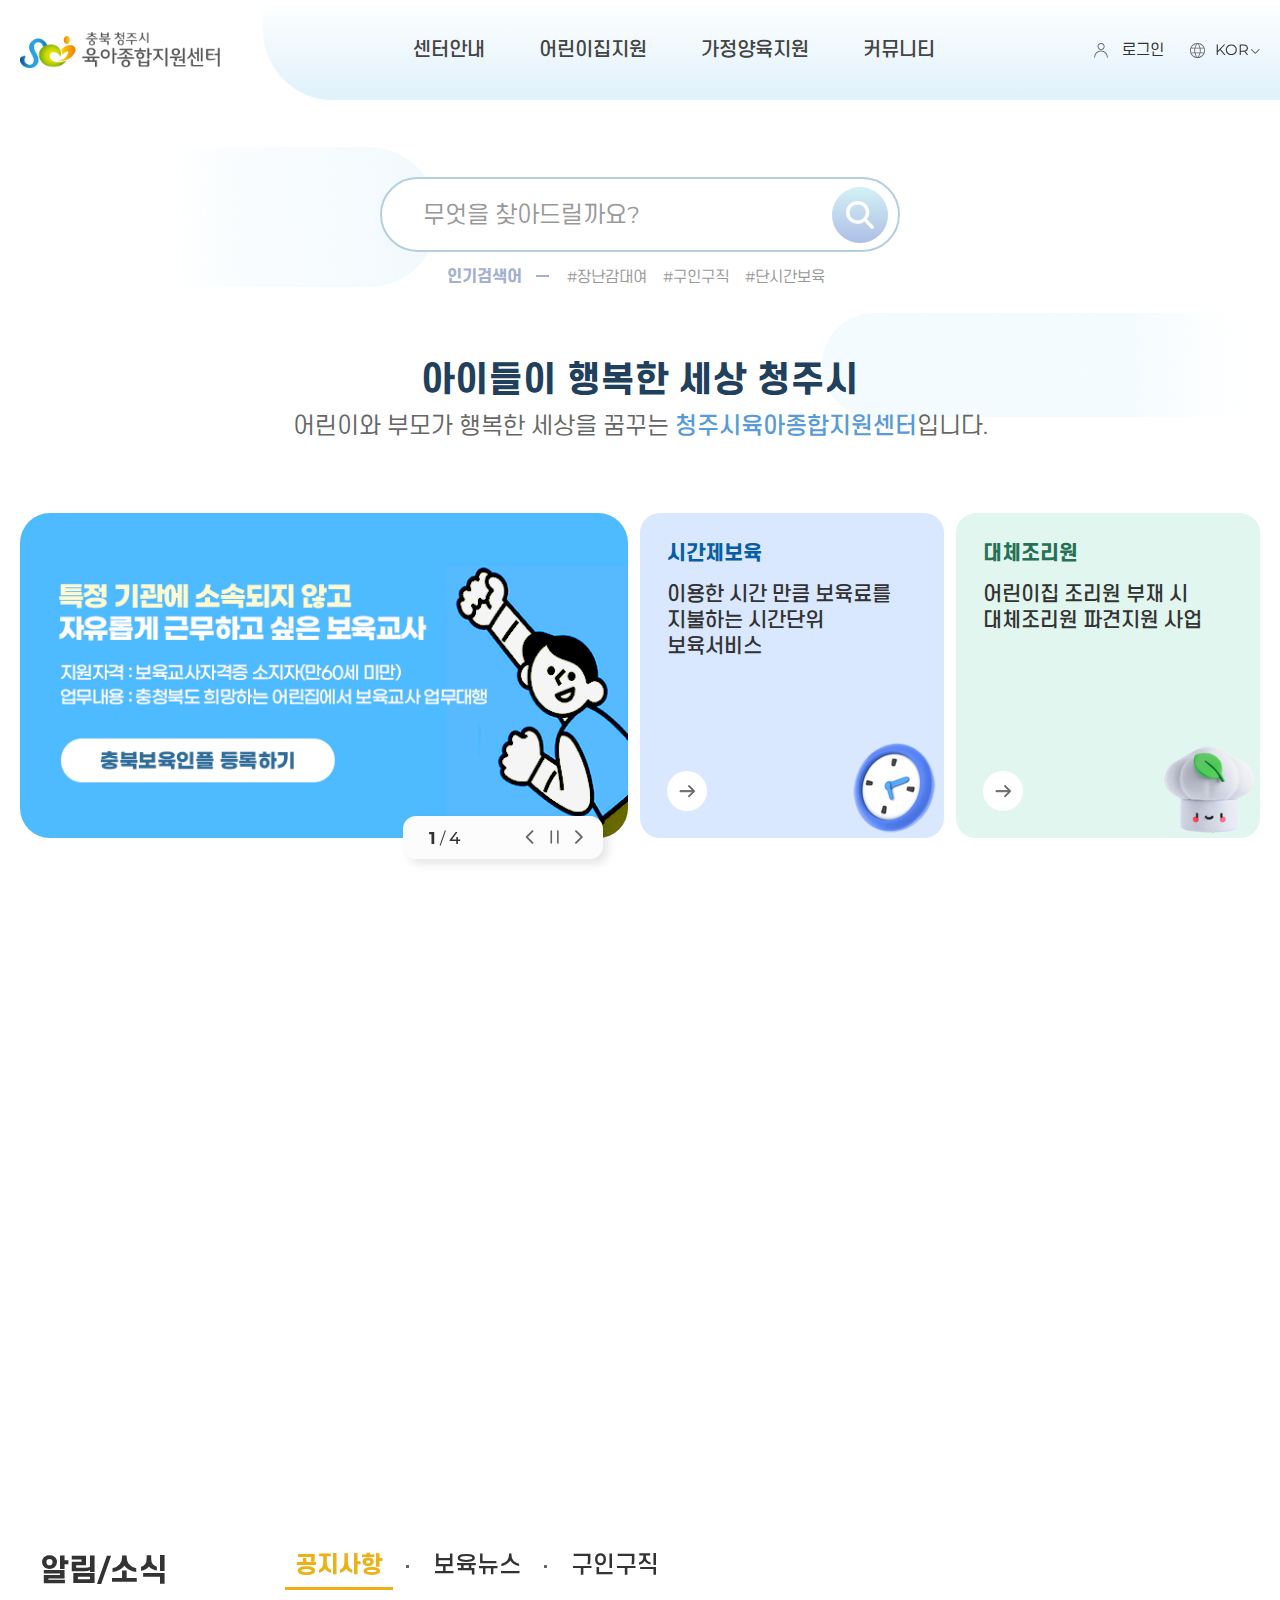
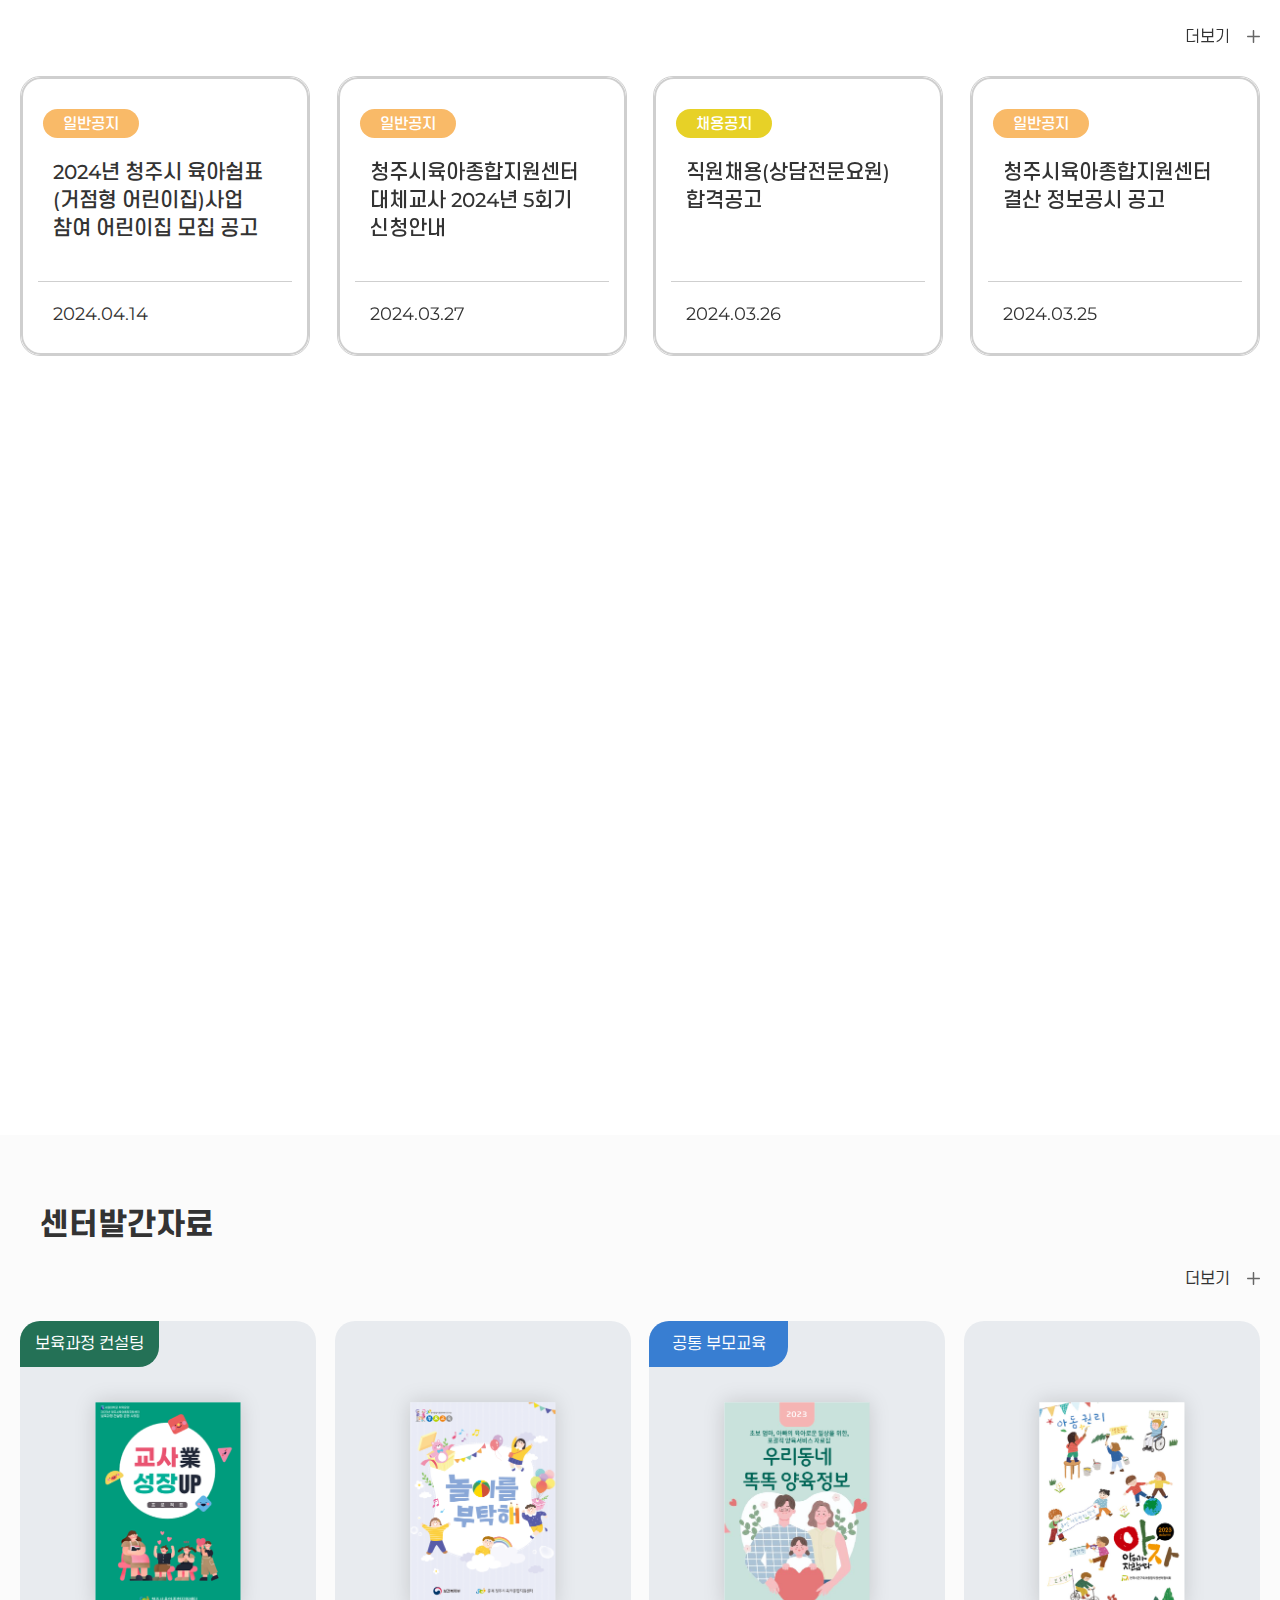
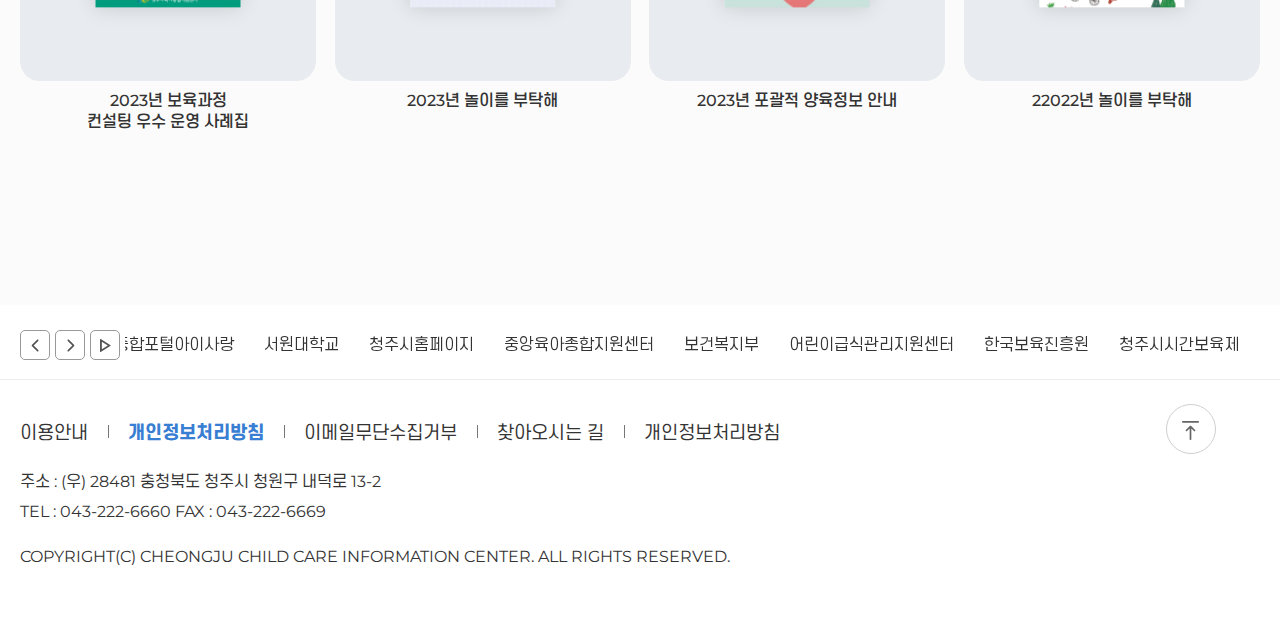
==== commit 653cc33d: "." ====
--- a/cjkids2/index.html
+++ b/cjkids2/index.html
@@ -3,7 +3,7 @@
 <head>
     <meta charset="UTF-8">
     <meta name="viewport" content="width=device-width, initial-scale=1.0">
-    <link rel="shortcut icon" type="image/svg" href="favicon.svg">
+    <link rel="shortcut icon" type="image/svg" href="favicon.png">
     <script src="https://cdn.jsdelivr.net/npm/swiper@8/swiper-bundle.min.js"></script>
     <link rel="stylesheet" href="https://cdn.jsdelivr.net/npm/swiper@8/swiper-bundle.min.css">
     <link href="https://unpkg.com/aos@2.3.1/dist/aos.css" rel="stylesheet">
--- a/cjkids2/css/main.css
+++ b/cjkids2/css/main.css
@@ -14,7 +14,7 @@
     margin-top: 200px;
 }
 .container .headlin {
-    height: 220px;
+    margin-bottom: 6vh;
     position: relative;
 }
 .container .headlin::before {
@@ -298,9 +298,7 @@
 }
 
 .visual {
- width: 100%;
- height: 430px;
- margin: 40px 0;
+    margin: 2vh 0 10vh 0;
 }
 .visual .visual_inner {
     display: flex;
@@ -386,7 +384,6 @@
     background-image: url("data:image/svg+xml,%3Csvg width='7' height='12' viewBox='0 0 7 12' fill='none' xmlns='http://www.w3.org/2000/svg'%3E%3Cpath d='M4.81899 6.00265L0.244101 1.42773C0.0885746 1.27222 0.00901437 1.07675 0.00542012 0.841307C0.00180715 0.605884 0.0813674 0.406815 0.244101 0.2441C0.406816 0.0813665 0.604087 0 0.835916 0C1.06775 0 1.26502 0.0813665 1.42773 0.2441L6.47566 5.29203C6.58079 5.39714 6.65495 5.50802 6.69814 5.62466C6.74135 5.74129 6.76295 5.86729 6.76295 6.00265C6.76295 6.13802 6.74135 6.26401 6.69814 6.38064C6.65495 6.49728 6.58079 6.60816 6.47566 6.71327L1.42773 11.7612C1.27222 11.9167 1.07675 11.9963 0.841307 11.9999C0.605884 12.0035 0.406816 11.9239 0.244101 11.7612C0.0813674 11.5985 0 11.4012 0 11.1694C0 10.9376 0.0813674 10.7403 0.244101 10.5776L4.81899 6.00265Z' fill='%23666666'/%3E%3C/svg%3E%0A");
 
 }
-
 .visual .visual_inner .popup_wrap {
     display: flex;
     justify-content: space-between;
@@ -468,8 +465,7 @@
 }
 @media screen and (max-width:1280px) {
     .visual {
-        margin: 90px 0;
-        height: 333px;
+        margin: 10vh 0 14vh 0;
     }
     .visual .visual_inner .popup_wrap a {
         padding: 27px;
@@ -491,16 +487,9 @@
         height: 40px;
     }
 }
-@media screen and (max-width:1150px) {
-    .visual {
-        margin: 90px 0;
-        height: 305px;
-    }
-}
 @media screen and (max-width:1024px) {
     .visual {
-        margin: 80px 0;
-        height: 750px;
+        margin: 8vh 0 12vh 0;
     }
     .visual .visual_inner {
         flex-direction: column;
@@ -523,20 +512,9 @@
         margin: 20px 0;
     }
 }
-@media screen and (max-width:920px) {
-    .visual {
-        height: 705px;
-    }
-}
-@media screen and (max-width:860px) {
-    .visual {
-        height: 680px;
-    }
-}
 @media screen and (max-width:768px) {
     .visual {
-        margin: auto;
-        height: 777px;
+        margin: 4vh 0 10vh 0;
     }
     .visual .visual_inner .popup_wrap {
         flex-direction: column;
@@ -575,21 +553,8 @@
         height: 100px;
     }
 } 
-@media screen and (max-width:690px) {
-    .visual {
-        margin: auto;
-        height: 730px;
-    }
-}
-@media screen and (max-width:580px) {
-    .visual {
-        height: 660px;
-    }
-}
 @media screen and (max-width:450px) {
-    .visual {
-        height: 600px;
-    }
+
     .visual .visual_inner .popup_wrap a::before {
         bottom: 5px;
         width: 90px;
@@ -610,7 +575,7 @@
     width: 100%;
     height: 456px;
     content: "";
-    background: linear-gradient(#F9FFFE, #F4FAF9);
+    background: linear-gradient(#e3f3e9, #d2e9e4);
     border-radius: 0 230px 230px 0; 
 }
 .icon:has(.active > .bl)::before {
@@ -996,7 +961,7 @@
 .notice .notice_wrap > ul  > li.active .detail ul li a::after {
     z-index: -1;
     top: 100%;
-    background: linear-gradient(-15deg, #2CA5DF 0%, #F8E5B7 50%, #CFDB00 100%);
+    background: linear-gradient(-15deg, #9ab3d9 0%, #c9f1ef 50%, #dfffe6 100%);
     transition: top 400ms ease-in-out;
 }
 .notice .notice_wrap > ul  > li.active .detail ul li a:hover:after {
@@ -1044,11 +1009,11 @@
 }
 .notice .notice_wrap > ul  > li.active .no03 ul li a span {
     background: #538f6b;
-    padding: 6px 15px;
+    padding: 5px 15px;
 }
 .notice .notice_wrap > ul  > li.active .no03 ul li a span.color {
     background: #63c770;
-    padding: 6px 15px;
+    padding: 5px 15px;
 }
 .notice .notice_wrap > ul  > li.active .detail ul li a h3 {
     font-size: 20px;
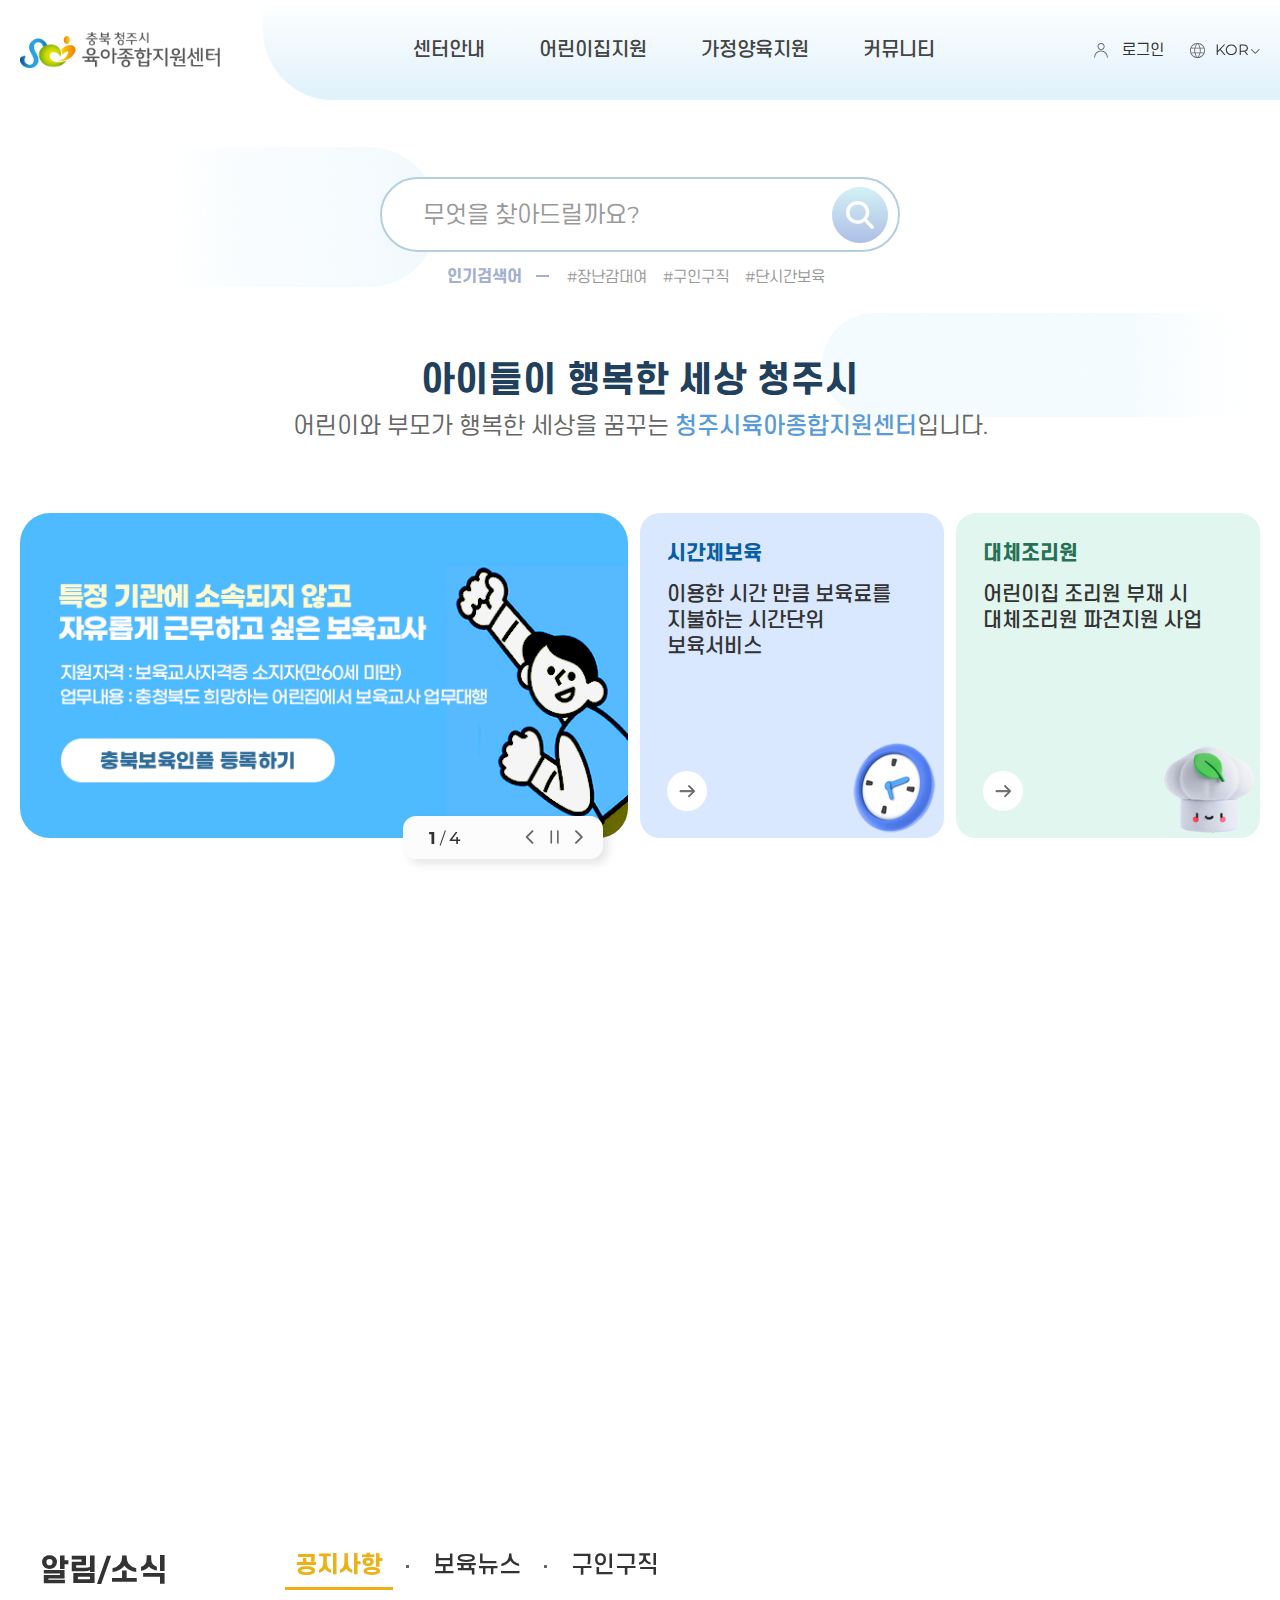
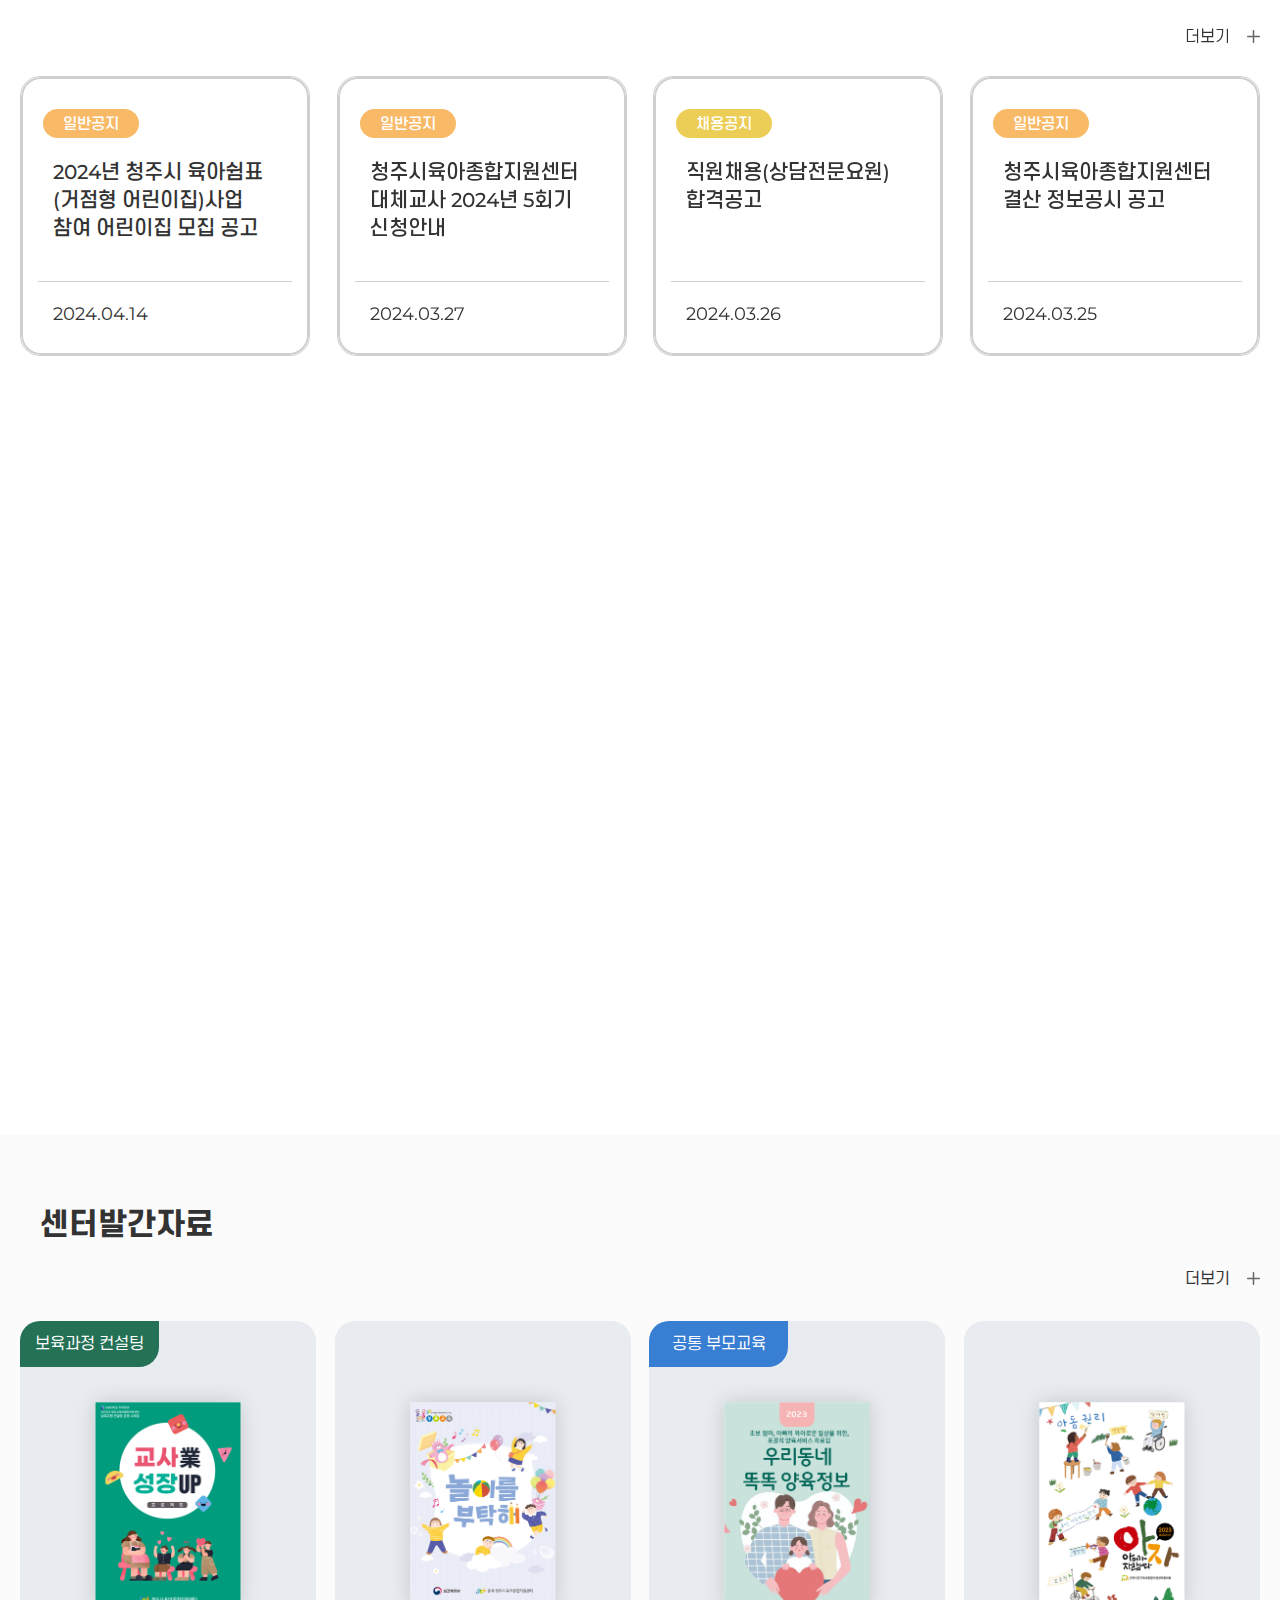
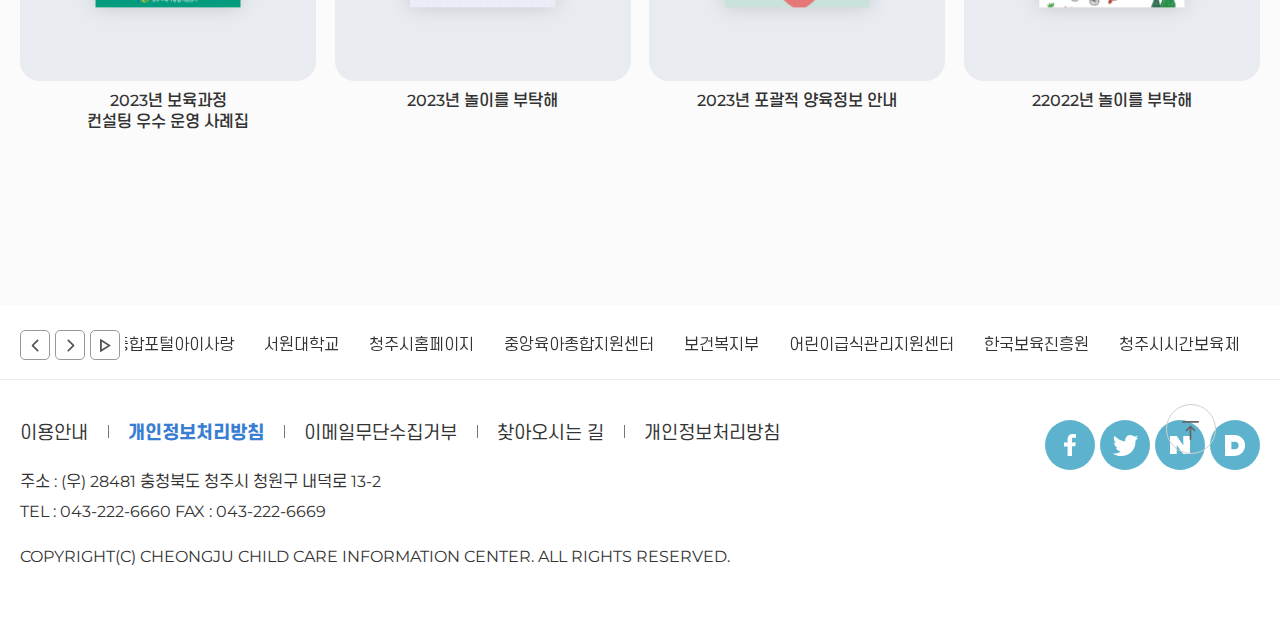
==== commit f27a48ce: "." ====
--- a/cjkids2/index.html
+++ b/cjkids2/index.html
@@ -391,6 +391,14 @@
         </div>
         <div class="f_info">
             <div class="wrapper">
+                <div class="sns">
+                    <ul>
+                        <li class="facebook"><a href="https://www.facebook.com/angel.or.kr/" target="_blank" title="새창링크">페이스북</a></li>
+                        <li class="twitter"><a href="https://twitter.com/bohocenter" target="_blank" title="새창링크">트위터</a></li>
+                        <li class="naver"><a href="https://cafe.naver.com/forangels" target="_blank" title="새창링크">네이버 카페</a></li>
+                        <li class="daum"><a href="https://cafe.daum.net/forangels" target="_blank" title="새창링크">다음 카페</a></li>
+                    </ul>
+                </div>
                 <div class="f_nav">
                     <ul>
                         <li><a href="#n">이용안내</a></li>
--- a/cjkids2/css/main.css
+++ b/cjkids2/css/main.css
@@ -500,12 +500,15 @@
     position: relative;
     align-items: stretch;
     flex-direction: column;
+    margin: 0 10vw;
     }
     .visual .visual_inner .swiper_wrap {
         width: 100%;
     }
     .visual .visual_inner .swiper_wrap .visual_btn {
         bottom: -10px;
+        width: 160px;
+        height: 41px;
     }
     .visual .visual_inner .popup_wrap {
         width: 100%;
@@ -515,6 +518,20 @@
 @media screen and (max-width:768px) {
     .visual {
         margin: 4vh 0 10vh 0;
+    }
+    .visual .visual_inner {
+        margin: 0;
+    }
+    .visual .visual_inner .swiper_wrap .visual_btn {
+        right: 4%;
+        bottom: -10px;
+        width: 140px;
+        height: 40px;
+        justify-content: center;
+    }
+    .visual .visual_inner .swiper_wrap .visual_btn .paging {
+        width: 25%;
+        margin: 10px 0 10px 6px;
     }
     .visual .visual_inner .popup_wrap {
         flex-direction: column;
@@ -554,7 +571,30 @@
     }
 } 
 @media screen and (max-width:450px) {
-
+    .visual .visual_inner .swiper_wrap .visual_btn {
+        right: 4%;
+        bottom: -10px;
+        width: 120px;
+        height: 35px;
+    }
+    .visual .visual_inner .swiper_wrap .visual_btn .ctrl_btn .stop {
+        margin-left: 5px;
+    }
+    .visual .visual_inner .swiper_wrap .visual_btn .ctrl_btn .next {
+        margin-left: 5px;
+    }
+    .visual .visual_inner .swiper_wrap .visual_btn span {
+        font-size: 13px;
+    }
+    .visual .visual_inner .swiper_wrap .visual_btn span {
+    font-size: 13px;
+    font-weight: 500;
+    }
+    .visual .visual_inner .swiper_wrap .visual_btn .ctrl_btn button {
+        width: 9px;
+        height: 12px;
+        margin-top: 11px;
+    }
     .visual .visual_inner .popup_wrap a::before {
         bottom: 5px;
         width: 90px;
@@ -579,7 +619,7 @@
     border-radius: 0 230px 230px 0; 
 }
 .icon:has(.active > .bl)::before {
-    background: linear-gradient(#F9FDFF, #EAF2FA);
+    background: linear-gradient(#daebf3, #b8dde1bd);
 }
 @media screen and (max-width:1600px) {
     .icon::before {
@@ -999,7 +1039,7 @@
     background: #f9ba68;
 }
 .notice .notice_wrap > ul  > li.active .no01 ul li a span.color {
-    background: #e7d127;
+    background: #e9c63ee0;;
 }
 .notice .notice_wrap > ul  > li.active .no02 ul li a span {
     background: #6a8ad1;
@@ -1238,7 +1278,7 @@
     width: 100%;
     height: 500px;
     z-index: -1;
-    background: linear-gradient(#FFF, #f4fbff);
+    background: linear-gradient(#FFF, #e7f0f5);
     border-radius: 0 0 10% 10%;
     content: "";
 }
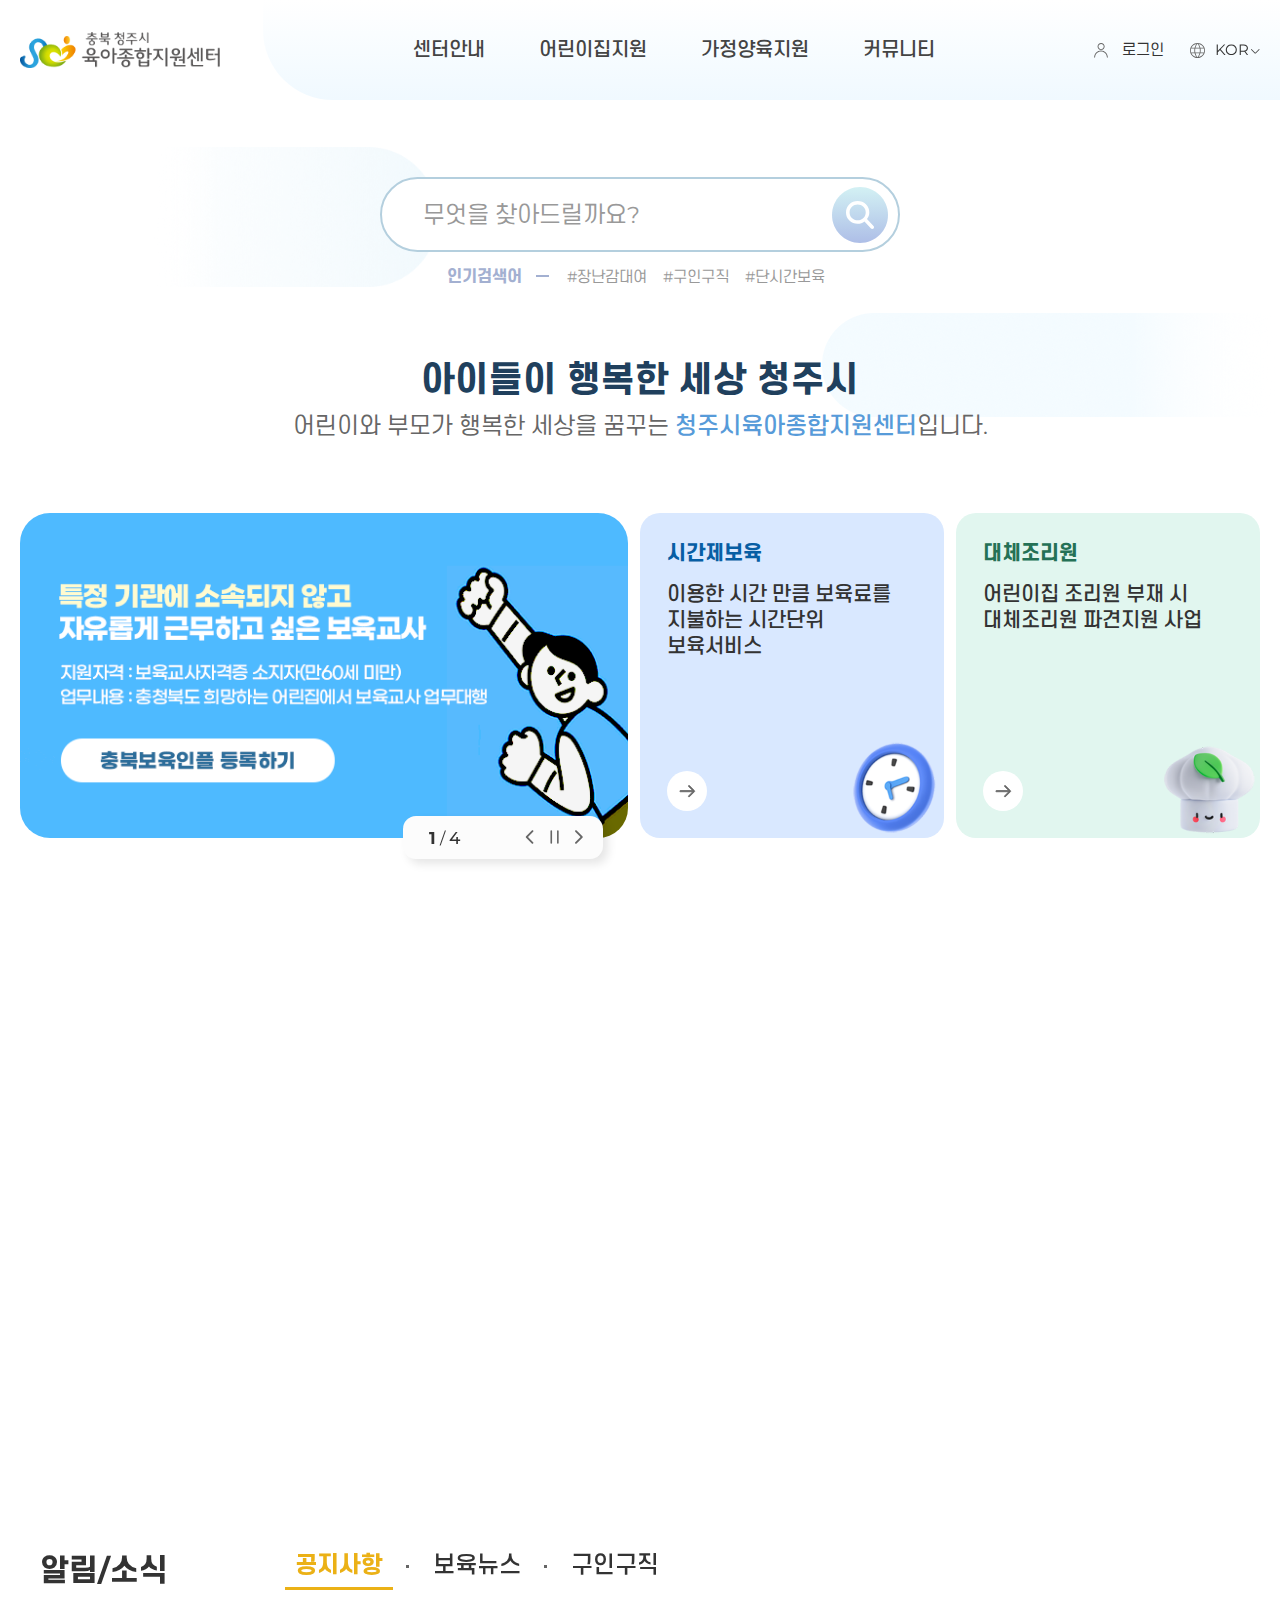
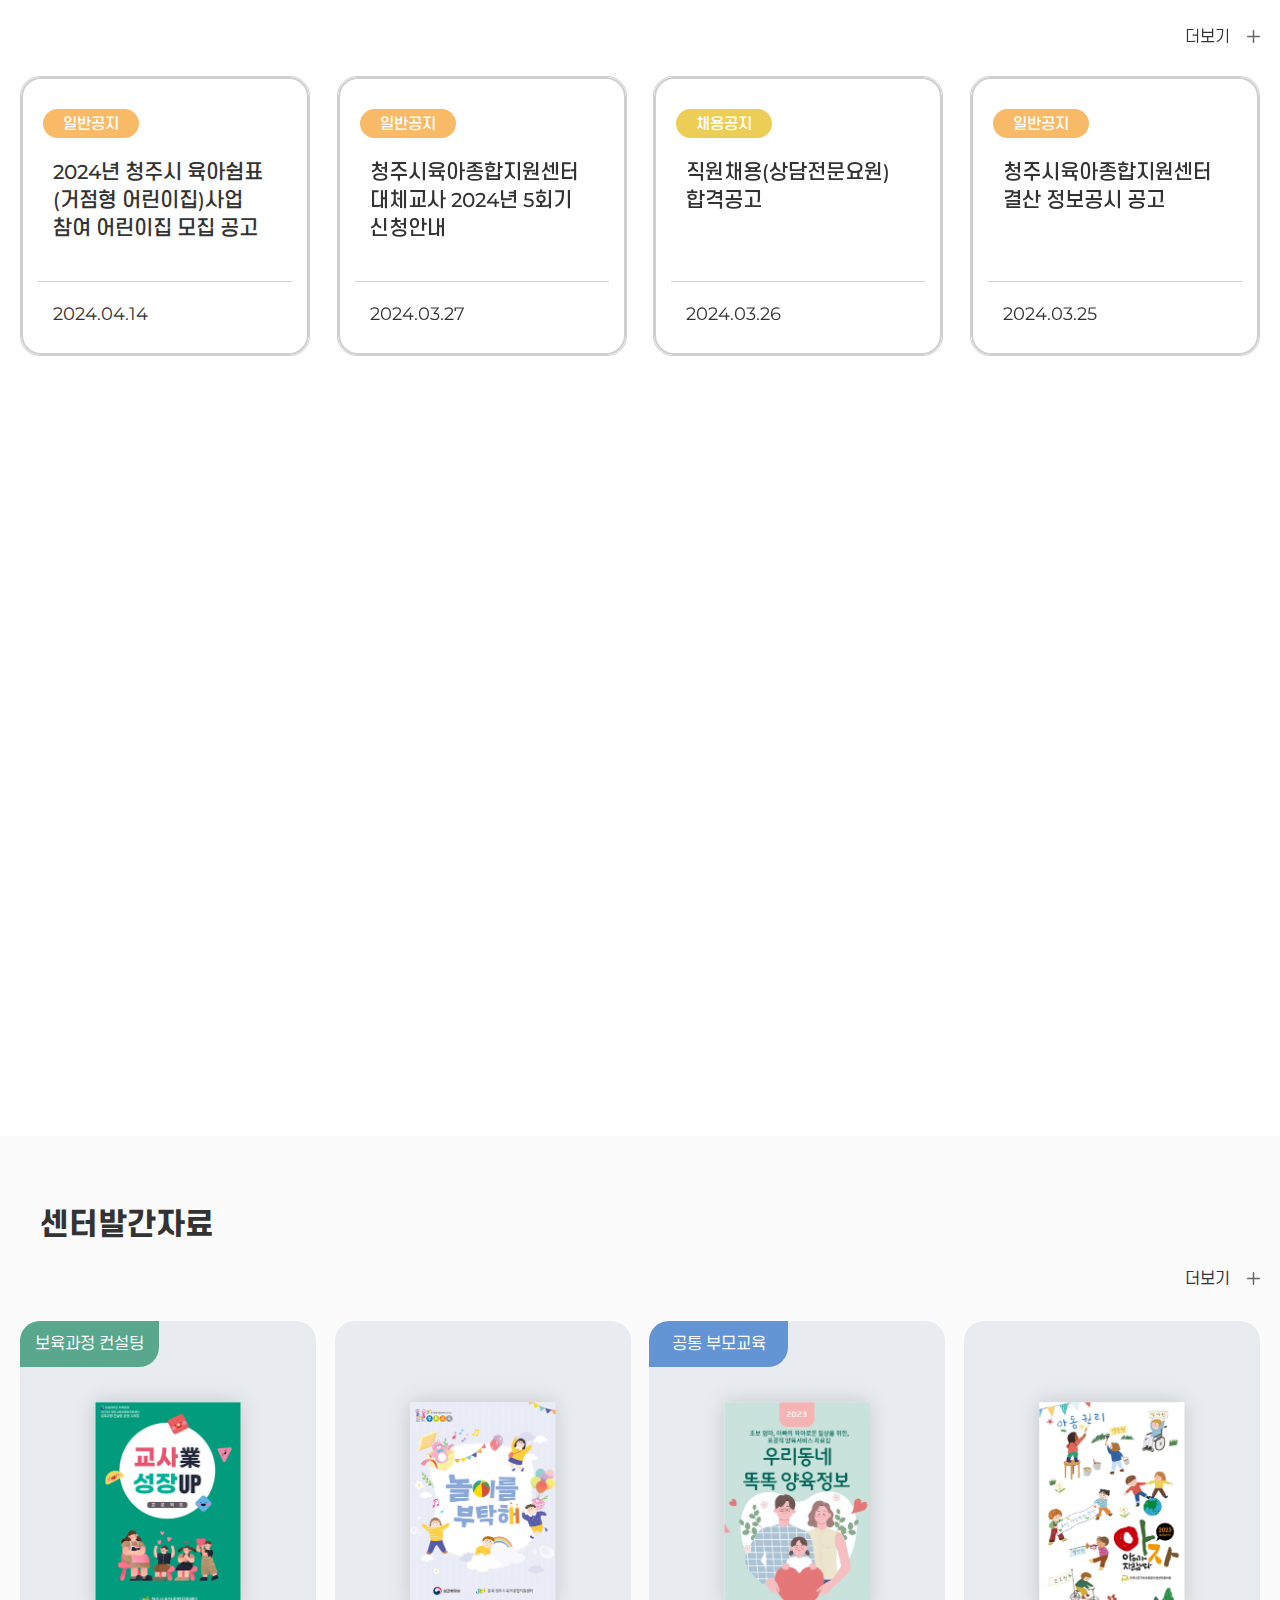
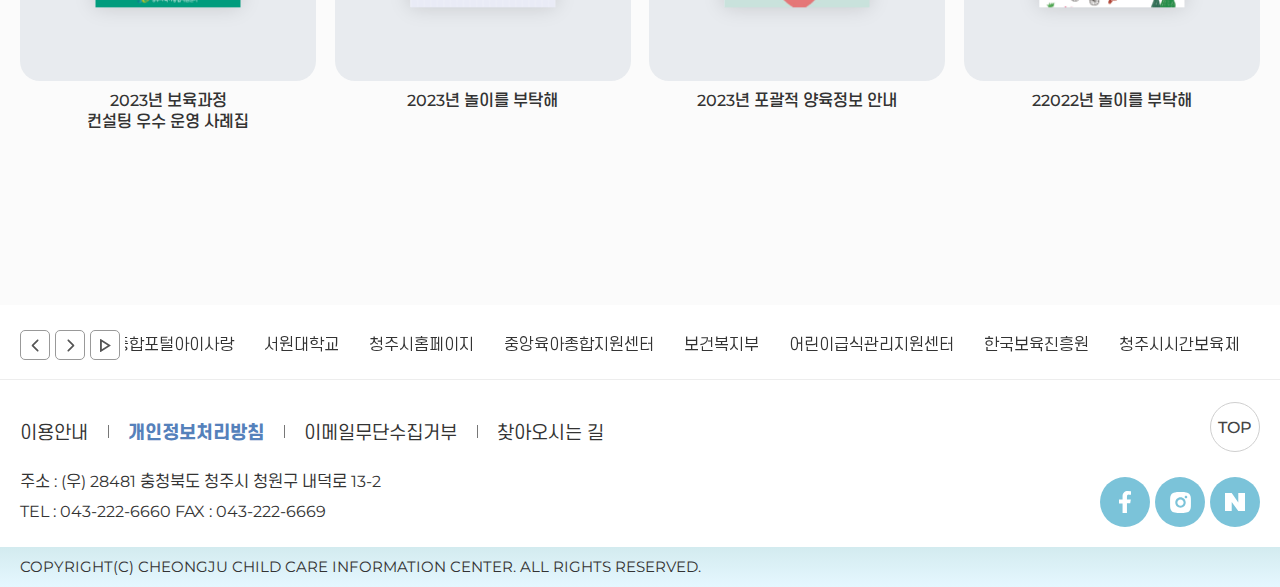
==== commit d3106ccf: "." ====
--- a/cjkids2/index.html
+++ b/cjkids2/index.html
@@ -393,10 +393,9 @@
             <div class="wrapper">
                 <div class="sns">
                     <ul>
-                        <li class="facebook"><a href="https://www.facebook.com/angel.or.kr/" target="_blank" title="새창링크">페이스북</a></li>
-                        <li class="twitter"><a href="https://twitter.com/bohocenter" target="_blank" title="새창링크">트위터</a></li>
-                        <li class="naver"><a href="https://cafe.naver.com/forangels" target="_blank" title="새창링크">네이버 카페</a></li>
-                        <li class="daum"><a href="https://cafe.daum.net/forangels" target="_blank" title="새창링크">다음 카페</a></li>
+                        <li class="facebook"><a href="#n" target="_blank" title="새창링크">페이스북</a></li>
+                        <li class="instagram"><a href="#n" target="_blank" title="새창링크">트위터</a></li>
+                        <li class="naver"><a href="#n" target="_blank" title="새창링크">네이버 카페</a></li>
                     </ul>
                 </div>
                 <div class="f_nav">
@@ -405,7 +404,6 @@
                         <li class="bold"><a href="#n">개인정보처리방침</a></li>
                         <li><a href="#n">이메일무단수집거부</a></li>
                         <li><a href="#n">찾아오시는 길</a></li>
-                        <li><a href="#n">개인정보처리방침</a></li>
                     </ul>
                 </div>
                 <div class="f_btm">
@@ -413,9 +411,13 @@
                     <span><strong>TEL : </strong>043-222-6660</span>
                     <span><strong>FAX : </strong>043-222-6669</span>
                 </div>
-                <div class="copyright">COPYRIGHT(C) CHEONGJU CHILD CARE INFORMATION CENTER. ALL RIGHTS RESERVED.</div>
-            </div>
-            <a href="#n" class="top">TOP</a>
+                <a href="#n" class="top">TOP</a>
+            </div>
+            <div class="copyright">
+                <div class="wrapper">
+                    <p>COPYRIGHT(C) CHEONGJU CHILD CARE INFORMATION CENTER. ALL RIGHTS RESERVED.</p>
+                </div>
+            </div>
         </div>
     </footer>
 </body>
--- a/cjkids2/css/main.css
+++ b/cjkids2/css/main.css
@@ -1698,13 +1698,13 @@
     top: 0;
     width: 139px;
     height: 46px;
-    background-color: #387ED2;
+    background-color: #6394d3;
     color: #FFF;
     border-radius: 20px 0 20px 0;
     line-height: 46px;
 }
 .data .data_inner ul li a span.green {
-    background-color: #247156;
+    background-color: #59a78c;
 }
 .data .data_inner ul li a img {
     position: absolute;
